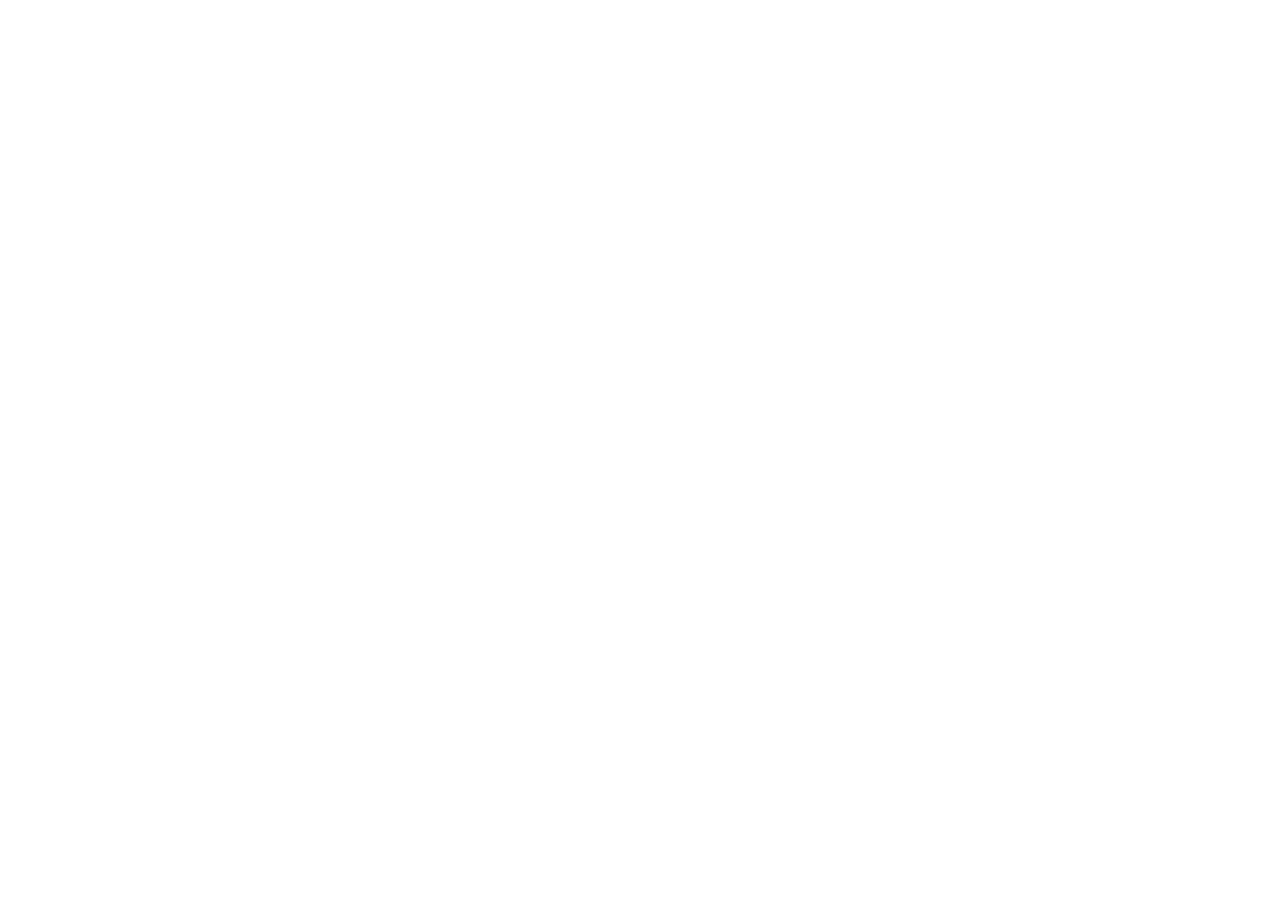
==== index.html @ 0f1fbc9e "Add files via upload" ====
﻿<!DOCTYPE html>
<html lang="en">
<head>
<meta charset="utf-8">
<title>Mahira | VCard | CV HTML Template</title>
<!-- Stylesheets -->
<link href="css/bootstrap.css" rel="stylesheet">
<link href="css/style.css" rel="stylesheet">
<link href="css/responsive.css" rel="stylesheet">

<!--Favicon-->
<link rel="shortcut icon" href="images/favicon.png" type="image/x-icon">
<link rel="icon" href="images/favicon.png" type="image/x-icon">
<!-- Responsive -->
<meta http-equiv="X-UA-Compatible" content="IE=edge">
<meta name="viewport" content="width=device-width, initial-scale=1.0, maximum-scale=1.0, user-scalable=0">
<!--[if lt IE 9]><script src="js/html5shiv.js"></script><![endif]-->
<!--[if lt IE 9]><script src="js/respond.js"></script><![endif]-->
</head>

<body>

<div class="page-wrapper default-version">
 	
    <!-- Preloader -->
    <div class="preloader"></div>

    <div class="page-background">
        <div class="image-1"><img src="images/icons/shape/icon-1.png" alt=""></div>
        <div class="image-7"><img src="images/icons/shape/icon-7.png" alt=""></div>
        <canvas id="canvas"></canvas>
    </div>
    
    <!-- Mobile menu -->
    <div class="mobile-menu">
        <div class="container">
            <!--Nav Outer-->
            <div class="nav-outer clearfix">
                <div class="logo"><a href="index.html"><img src="images/logo.png" alt=""></a></div>
                <!-- Main Menu -->
                <nav class="main-menu">
                    <div class="navbar-header">
                        <!-- Toggle Button -->      
                        <button type="button" class="navbar-toggle" data-toggle="collapse" data-target=".navbar-collapse">
                            <span class="icon-bar"></span>
                            <span class="icon-bar"></span>
                            <span class="icon-bar"></span>
                        </button>
                    </div>
                    
                    <div class="navbar-collapse collapse scroll-nav clearfix">
                        <ul class="navigation clearfix">
                            
                            <li class="current"><a href="#home">Home</a></li>
                            <li><a href="#about">About</a></li>
                            <li><a href="#resume">Resume</a></li>
                            <li><a href="#services">Services</a></li>
                            <li><a href="#work">Works</a></li>
                            <li><a href="#blog">Blog</a></li>
                            <li><a href="#contact">Contact</a></li>

                         </ul>
                    </div>
                </nav>
                <!-- Main Menu End-->                        
            </div>
            <!--Nav Outer End-->            
        </div>
    </div>
 	
    <div class="card-outer">
        <div class="scroll-box">
            <div class="container" data-animation-in="fadeInLeft" data-animation-out="fadeOutLeft">
                <div class="card-wrapper">
                    <div class="author-info" style="background-image:url(images/background/3.jpg)">
                        <div class="image"><img src="images/resource/user.png" alt=""></div>
                        <div class="author">
                            <h3>Mahira Rashid</h3>
                            <div class="designation">
                                Hi i’m
                                <div class="typing-title">
                                    <p>a <strong>web developer.</strong></p>
                                    <p>a <strong>web Designer.</strong></p>
                                    <p>a <strong>photographer.</strong></p>
                                </div>
                                <span class="typed-title"></span>
                            </div>
                        </div>
                        <div class="link-btn">
                            <a href="http://www.17sucai.com/" class="theme-btn btn-style-one">Download CV</a>
                        </div>
                        <ul class="social-icon-two">
                            <li><a href="#"><span class="fa fa-facebook"></span></a></li>
                            <li><a href="#"><span class="fa fa-twitter"></span></a></li>
                            <li><a href="#"><span class="fa fa-google-plus"></span></a></li>
                            <li><a href="#"><span class="fa fa-pinterest"></span></a></li>
                        </ul>
                    </div>
                    <div class="card-inner-box">
                        <header class="header wow fadeInLeft" data-wow-duration="1.5s">
                            <ul class="main-menu">
                                <li class="active home"><a class="logo" href="#home"><img src="images/logo.png" alt=""></a></li>
                                <li><a href="#about"><i class="flaticon-social"></i>About</a></li>
                                <li><a href="#resume"><i class="flaticon-curriculum"></i>Resume</a></li>
                                <li><a href="#services"><i class="flaticon-layers-1"></i>Services</a></li>
                                <li><a href="#work"><i class="flaticon-tools"></i>Works</a></li>
                                <li><a href="#blog"><i class="flaticon-blog"></i>Blog</a></li>
                                <li><a href="#contact"><i class="flaticon-send-mail"></i>Contact</a></li>
                            </ul>
                        </header>

                        <!-- card item -->
                        <div class="card-home card-item active" id="home" style="background-image:url(images/background/1.jpg)">

                            <div class="card-inner wow fadeInUp" data-wow-duration="2s">
                                <div class="image"><img src="images/resource/user.png" alt=""></div>
                                <div class="author">
                                    <h3>Mahira Rashid</h3>
                                    <div class="designation">
                                        Hi i’m
                                        <div class="typing-title">
                                            <p>a <strong>web developer.</strong></p>
                                            <p>a <strong>web Designer.</strong></p>
                                            <p>a <strong>photographer.</strong></p>
                                        </div>
                                        <span class="typed-title"></span>
                                    </div>
                                </div>
                                <div class="text">Dolor sit amet consectetur elit sed do eiusmod tempor incididunt labore dolore mega aliqua enim minim veniam.</div>
                                <div class="link-btn">
                                    <a href="#" class="theme-btn btn-style-one">Download CV</a>
                                    <a href="#" class="theme-btn btn-style-two">Hire Me</a>
                                </div>
                                <ul class="social-icon-two">
                                    <li><a href="#"><span class="fa fa-facebook"></span></a></li>
                                    <li><a href="#"><span class="fa fa-twitter"></span></a></li>
                                    <li><a href="#"><span class="fa fa-google-plus"></span></a></li>
                                    <li><a href="#"><span class="fa fa-pinterest"></span></a></li>
                                    <li><a href="#"><span class="fa fa-dribbble"></span></a></li>
                                </ul>
                            </div>
                            
                        </div>
                        <!-- end item -->

                        <!-- card item -->
                        <div class="card-about card-item" id="about" style="background-image:url(images/background/2.jpg)">
                            <div class="card-inner">
                                <h4 class="title">About Me</h4>
                                <div class="text">Dolor sit amet consectetur elit sed do eiusmod tempor incididunt labore dolore mega aliqua enim ad minim veniam quis nostrud exercitation ullamco laboris nisi ut aliquip commodo reprehenderit.</div>
                                <div class="info-list">
                                    <div class="row">
                                        <div class="col-md-6">
                                            <ul class="list-style-one">
                                                <li><strong>Name:</strong>  Mahira Rashid</li>
                                                <li><strong>Phone:</strong>  254 - 2563 - 2154</li>
                                                <li><strong>Address:</strong>  San francisco, USA</li>
                                            </ul>
                                        </div>
                                        <div class="col-md-6">
                                            <ul class="list-style-one">
                                                <li><strong>Email:</strong>  mahirarashid@gmail.com</li>
                                                <li><strong>Freelance:</strong>  Available</li>
                                            </ul>
                                        </div>
                                    </div>
                                </div>                                    
                                <h4 class="title">Skills</h4>
                                <div class="row">
                                    <!-- About Block -->
                                    <div class="skill-block col-md-3 col-sm-4 col-xs-6">
                                        <div class="inner-box">
                                            <div class="graph-outer">
                                                <input type="text" class="dial" data-fgColor="#9147ff" data-bgColor="#f5f5f5" data-width="90" data-height="90" data-linecap="normal"  value="75">
                                                <div class="inner-text count-box"><span class="count-text" data-stop="75" data-speed="2000"></span>%</div>
                                            </div>
                                            <h3>Design</h3>
                                        </div>
                                    </div>

                                    <!-- About Block -->
                                    <div class="skill-block col-md-3 col-sm-4 col-xs-6">
                                        <div class="inner-box">
                                            <div class="graph-outer">
                                                <input type="text" class="dial" data-fgColor="#ff5e7e" data-bgColor="#f5f5f5" data-width="90" data-height="90" data-linecap="normal"  value="75">
                                                <div class="inner-text count-box"><span class="count-text" data-stop="75" data-speed="2000"></span>%</div>
                                            </div>
                                            <h3>HTML</h3>
                                        </div>
                                    </div>

                                    <!-- About Block -->
                                    <div class="skill-block col-md-3 col-sm-4 col-xs-6">
                                        <div class="inner-box">
                                            <div class="graph-outer">
                                                <input type="text" class="dial" data-fgColor="#ffc713" data-bgColor="#f5f5f5" data-width="90" data-height="90" data-linecap="normal"  value="75">
                                                <div class="inner-text count-box"><span class="count-text" data-stop="75" data-speed="2000"></span>%</div>
                                            </div>
                                            <h3>WordPress </h3>
                                        </div>
                                    </div>

                                    <!-- About Block -->
                                    <div class="skill-block col-md-3 col-sm-4 col-xs-6">
                                        <div class="inner-box">
                                            <div class="graph-outer">
                                                <input type="text" class="dial" data-fgColor="#51dbc3" data-bgColor="#f5f5f5" data-width="90" data-height="90" data-linecap="normal"  value="75">
                                                <div class="inner-text count-box"><span class="count-text" data-stop="75" data-speed="2000"></span>%</div>
                                            </div>
                                            <h3>PHP </h3>
                                        </div>
                                    </div>
                                </div>
                                        
                            </div>
                        </div>
                        <!-- end item -->

                        <!-- card item -->
                        <div class="card-resume card-item" id="resume" style="background-image:url(images/background/2.jpg)">
                            <div class="card-inner">
                                <h4 class="title">Resume</h4>
                                <div class="row clearfix">
                                    <!--Column-->
                                    <div class="timeline-column col-md-6 col-sm-12 col-xs-12">
                                        <div class="inner">
                                            <div class="col-header"><div class="icon-box"><div class="icon-inner"><div class="icon"><span class="flaticon-book"></span></div></div></div> <h2>Employment</h2></div>
                                            
                                            <!--Timeline Block-->
                                            <div class="timeline-block">
                                                <div class="inner-box">
                                                    <h4>Web Design</h4>
                                                    <div class="date"><span>1998-2000</span> / University of stuties</div>
                                                    <div class="text">Exceptur sint occaecat cupidatat non proident sunt culpa. </div>
                                                </div>
                                            </div>

                                            <!--Timeline Block-->
                                            <div class="timeline-block">
                                                <div class="inner-box">
                                                    <h4>Web Development</h4>
                                                    <div class="date"><span>1998-2000</span> / University of stuties</div>
                                                    <div class="text">Exceptur sint occaecat cupidatat non proident sunt culpa. </div>
                                                </div>
                                            </div>

                                            <!--Timeline Block-->
                                            <div class="timeline-block">
                                                <div class="inner-box">
                                                    <h4>Specialization Course</h4>
                                                    <div class="date"><span>1998-2000</span> / University of stuties</div>
                                                    <div class="text">Exceptur sint occaecat cupidatat non proident sunt culpa. </div>
                                                </div>
                                            </div>
                                            
                                        </div>
                                    </div>
                                    
                                    <!--Column-->
                                    <div class="timeline-column col-md-6 col-sm-12 col-xs-12">
                                        <div class="inner">
                                            <div class="col-header"><div class="icon-box"><div class="icon-inner"><div class="icon"><span class="flaticon-case"></span></div></div></div> <h2>Experience</h2></div>
                                            
                                            <!--Timeline Block-->
                                            <div class="timeline-block">
                                                <div class="inner-box">
                                                    <h4>Lead UI/UX Designer</h4>
                                                    <div class="date"><span>2015-Present</span>  / Google inc.</div>
                                                    <div class="text">Exceptur sint occaecat cupidatat non proident sunt culpa. </div>
                                                </div>
                                            </div>

                                            <div class="timeline-block">
                                                <div class="inner-box">
                                                    <h4>Senior UI/UX Designer</h4>
                                                    <div class="date"><span>2012-2014 </span> / Facebook inc.</div>
                                                    <div class="text">Exceptur sint occaecat cupidatat non proident sunt culpa. </div>
                                                </div>
                                            </div>

                                            <div class="timeline-block">
                                                <div class="inner-box">
                                                    <h4>Junior UI/UX Designer</h4>
                                                    <div class="date"><span>2006-2011 </span>  / airbnb inc.</div>
                                                    <div class="text">Exceptur sint occaecat cupidatat non proident sunt culpa. </div>
                                                </div>
                                            </div>

                                        </div>
                                    </div>
                                    
                                </div>
                            </div>
                        </div>
                        <!-- end item -->
                        <!-- card item -->
                        <div class="card-services card-item" id="services" style="background-image:url(images/background/2.jpg)">
                            <div class="card-inner">
                                <h4 class="title">Services</h4>
                                <div class="row">
                                    <div class="services-block col-md-6">
                                        <div class="inner-box">
                                            <div class="icon-box"><span class="icon flaticon-pen-tool"></span></div>
                                            <h4><a href="blog-single.html">UI/UX Design</a></h4>
                                            <div class="text">Lorem ipsum dolor amet constur adipisicing elit </div>
                                        </div> 
                                    </div>
                                    <div class="services-block col-md-6">
                                        <div class="inner-box">
                                            <div class="icon-box"><span class="icon flaticon-folder"></span></div>
                                            <h4><a href="blog-single.html">Web Design</a></h4>
                                            <div class="text">Lorem ipsum dolor amet constur adipisicing elit </div>
                                        </div> 
                                    </div>
                                    <div class="services-block col-md-6">
                                        <div class="inner-box">
                                            <div class="icon-box"><span class="icon flaticon-computer"></span></div>
                                            <h4><a href="blog-single.html">Branding</a></h4>
                                            <div class="text">Lorem ipsum dolor amet constur adipisicing elit </div>
                                        </div> 
                                    </div>
                                    <div class="services-block col-md-6">
                                        <div class="inner-box">
                                            <div class="icon-box"><span class="icon flaticon-layers-1"></span></div>
                                            <h4><a href="blog-single.html">Logo Design</a></h4>
                                            <div class="text">Lorem ipsum dolor amet constur adipisicing elit </div>
                                        </div> 
                                    </div>
                                    <div class="services-block col-md-6">
                                        <div class="inner-box">
                                            <div class="icon-box"><span class="icon flaticon-web-design"></span></div>
                                            <h4><a href="blog-single.html">Apps Design</a></h4>
                                            <div class="text">Lorem ipsum dolor amet constur adipisicing elit </div>
                                        </div> 
                                    </div>
                                    <div class="services-block col-md-6">
                                        <div class="inner-box">
                                            <div class="icon-box"><span class="icon flaticon-photo-camera"></span></div>
                                            <h4><a href="blog-single.html">Photography</a></h4>
                                            <div class="text">Lorem ipsum dolor amet constur adipisicing elit </div>
                                        </div> 
                                    </div>
                                </div>
                            </div>
                        </div>
                        <!-- end item -->
                        <!-- card item -->
                        <div class="card-projects card-item" id="work" style="background-image:url(images/background/2.jpg)">
                            <div class="card-inner">
                                <h4 class="title">Works</h4>
                                <div class="row">
                                    <div class="projects-block col-md-6">
                                        <div class="inner-box">
                                            <figure class="image">
                                                <img src="images/gallery/1.jpg" alt="image">
                                                <div class="overlay">
                                                    <a class="lightbox-image option-btn" title="Image Caption Here" data-fancybox-group="example-gallery" href="images/gallery/1.jpg">
                                                        <i class="fa fa-search"></i>
                                                    </a>                                
                                                </div>
                                            </figure>
                                            <div class="caption-title">
                                                <h3><a href="#">Portfolio Item Title</a></h3>
                                                <span>Branding, Print</span>
                                            </div>
                                        </div>
                                    </div>
                                    <div class="projects-block col-md-6">
                                        <div class="inner-box">
                                            <figure class="image">
                                                <img src="images/gallery/2.jpg" alt="image">
                                                <div class="overlay">
                                                    <a class="lightbox-image option-btn" title="Image Caption Here" data-fancybox-group="example-gallery" href="images/gallery/2.jpg">
                                                        <i class="fa fa-search"></i>
                                                    </a>                                
                                                </div>
                                            </figure>
                                            <div class="caption-title">
                                                <h3><a href="#">Portfolio Item Title</a></h3>
                                                <span>Branding, Print</span>
                                            </div>
                                        </div>
                                    </div>
                                    <div class="projects-block col-md-6">
                                        <div class="inner-box">
                                            <figure class="image">
                                                <img src="images/gallery/3.jpg" alt="image">
                                                <div class="overlay">
                                                    <a class="lightbox-image option-btn" title="Image Caption Here" data-fancybox-group="example-gallery" href="images/gallery/3.jpg">
                                                        <i class="fa fa-search"></i>
                                                    </a>                                
                                                </div>
                                            </figure>
                                            <div class="caption-title">
                                                <h3><a href="#">Portfolio Item Title</a></h3>
                                                <span>Branding, Print</span>
                                            </div>
                                        </div>
                                    </div>
                                    <div class="projects-block col-md-6">
                                        <div class="inner-box">
                                            <figure class="image">
                                                <img src="images/gallery/4.jpg" alt="image">
                                                <div class="overlay">
                                                    <a class="lightbox-image option-btn" title="Image Caption Here" data-fancybox-group="example-gallery" href="images/gallery/4.jpg">
                                                        <i class="fa fa-search"></i>
                                                    </a>                                
                                                </div>
                                            </figure>
                                            <div class="caption-title">
                                                <h3><a href="#">Portfolio Item Title</a></h3>
                                                <span>Branding, Print</span>
                                            </div>
                                        </div>
                                    </div>
                                    <div class="projects-block col-sm-6">
                                        <div class="inner-box">
                                            <figure class="image">
                                                <img src="images/gallery/5.jpg" alt="image">
                                                <div class="overlay">
                                                    <a class="lightbox-image option-btn" title="Image Caption Here" data-fancybox-group="example-gallery" href="images/gallery/5.jpg">
                                                        <i class="fa fa-search"></i>
                                                    </a>                                
                                                </div>
                                            </figure>
                                            <div class="caption-title">
                                                <h3><a href="#">Portfolio Item Title</a></h3>
                                                <span>Branding, Print</span>
                                            </div>
                                        </div>
                                    </div>
                                    <div class="projects-block col-sm-6">
                                        <div class="inner-box">
                                            <figure class="image">
                                                <img src="images/gallery/6.jpg" alt="image">
                                                <div class="overlay">
                                                    <a class="lightbox-image option-btn" title="Image Caption Here" data-fancybox-group="example-gallery" href="images/gallery/6.jpg">
                                                        <i class="fa fa-search"></i>
                                                    </a>                                
                                                </div>
                                            </figure>
                                            <div class="caption-title">
                                                <h3><a href="#">Portfolio Item Title</a></h3>
                                                <span>Branding, Print</span>
                                            </div>
                                        </div>
                                    </div>
                                </div>
                            </div>
                        </div>
                        <!-- end item -->
                        <!-- card item -->
                        <div class="card-blog card-item" id="blog" style="background-image:url(images/background/2.jpg)">
                            <div class="card-inner">
                                <h4 class="title">Blog</h4>
                                <div class="news-block">
                                    <div class="inner-box">
                                        <div class="image">
                                            <img src="images/resource/blog-1.jpg" alt="">
                                            <div class="overlay">
                                                <a class="link-btn" href="blog-single.html">
                                                    <i class="fa fa-link"></i>
                                                </a>                                
                                            </div>
                                        </div>
                                        <div class="date"><strong>02</strong> <br>Sep</div>
                                        <div class="lower-content">
                                            <h4><a href="blog-single.html">Let’s Talk About Design</a></h4>
                                            <div class="post-meta">by admin  /  <span>Design</span></div>
                                        </div>
                                    </div>
                                </div>
                                <div class="news-block">
                                    <div class="inner-box">
                                        <div class="image">
                                            <img src="images/resource/blog-2.jpg" alt="">
                                            <div class="overlay">
                                                <a class="link-btn" href="blog-single.html">
                                                    <i class="fa fa-link"></i>
                                                </a>                                
                                            </div>
                                        </div>
                                        <div class="date"><strong>04</strong> <br>Sep</div>
                                        <div class="lower-content">
                                            <h4><a href="blog-single.html">Let’s Talk About Design</a></h4>
                                            <div class="post-meta">by admin  /  <span>Design</span></div>
                                        </div>
                                    </div>
                                </div>
                                <div class="news-block">
                                    <div class="inner-box">
                                        <div class="image">
                                            <img src="images/resource/blog-3.jpg" alt="">
                                            <div class="overlay">
                                                <a class="link-btn" href="blog-single.html">
                                                    <i class="fa fa-link"></i>
                                                </a>                                
                                            </div>
                                        </div>
                                        <div class="date"><strong>06</strong> <br>Sep</div>
                                        <div class="lower-content">
                                            <h4><a href="blog-single.html">Let’s Talk About Design</a></h4>
                                            <div class="post-meta">by admin  /  <span>Design</span></div>
                                        </div>
                                    </div>
                                </div>
                            </div>
                        </div>
                        <!-- end item -->
                        <!-- card item -->
                        <div class="card-contact card-item" id="contact" style="background-image:url(images/background/2.jpg)">
                            <div class="card-inner">
                                <h3 class="title">Contact</h3>
                                <h4>Keep In Touch</h4>
                                <div class="row clearfix">
                                    <div class="col-md-6">
                                        <ul class="list-style-two">
                                            <li><span class="icon flaticon-signs"></span>PO Box 16122 Collins Street <br> West Victoria 8007 Canada </li>
                                            <li><span class="icon flaticon-smartphone"></span>(+48) 564-334-21-22-34 <br>(+48) 564-334-21-25</li>
                                            <li><span class="icon flaticon-note-1"></span>info@cretox.com <br>info@example.com</li>
                                        </ul>
                                    </div>
                                    <div class="col-md-6">
                                        <div class="map-section">
                                            <div class="home-google-map">
                                                <div 
                                                    class="google-map" 
                                                    id="contact-google-map" 
                                                    data-map-lat="40.700843" 
                                                    data-map-lng="-74.004012" 
                                                    data-icon-path="images/icons/map-marker.png"
                                                    data-map-title="Chester"
                                                    data-map-zoom="11" >
                                                </div>
                                            </div>
                                        </div>
                                    </div>
                                </div>
                                <h4>How Can I Help?</h4>
                                <!-- Contact Form -->
                                <div class="contact-form">
                                    <!--Comment Form-->
                                    <form method="post" action="sendemail.php" id="contact-form">
                                        <div class="row clearfix">
                                            
                                            <div class="col-md-6 form-group">
                                                <input type="text" name="username" placeholder="Name" required>
                                            </div>
                                            
                                            <div class="col-md-6 form-group">
                                                <input type="email" name="email" placeholder="Email" required>
                                            </div>
                                            
                                            <div class="col-md-6 form-group">
                                                <input type="text" name="subject" placeholder="Subject" required>
                                            </div>

                                            <div class="col-md-6 form-group">
                                                <input type="text" name="phone" placeholder="Phone" required>
                                            </div>

                                            <div class="col-lg-12 col-md-12 form-group">
                                                <textarea name="message" placeholder="Message"></textarea>
                                            </div>
                                            
                                            <div class="col-lg-12 col-md-12 form-group">
                                                <button class="theme-btn btn-style-two" type="submit" name="submit-form">Submit Now </button>
                                            </div>
                                            
                                        </div>
                                    </form>
                                        
                                </div>
                                <!--End Contact Form -->
                                        
                            </div>
                        </div>
                        <!-- end item -->

                    </div>
                </div>
                    
            </div>
        </div>
            
    </div>

</div>
<!--End pagewrapper-->


<script src="js/jquery.js"></script> 

<script src="js/bootstrap.min.js"></script>
<script src="js/jquery.mCustomScrollbar.concat.min.js"></script>
<script src="js/owl.js"></script>
<script src="js/wow.js"></script>
<script src="js/appear.js"></script>
<script src="js/jquery.fancybox.js"></script>
<script src="js/element-in-view.js"></script>
<script src="js/knob.js"></script>
<script src="js/validate.js"></script>
<script src="js/mousemoveparallax.js"></script>
<script src="js/pagenav.js"></script>
<script src="js/jquery-type.js"></script>
<script src="js/jquery.nicescroll.min.js"></script>
<script src="js/particle-alone.js"></script>
<script src="js/script.js"></script>

<!--Google Map APi Key-->
<script src="http://ditu.google.cn/maps/api/js?key=AIzaSyATY4Rxc8jNvDpsK8ZetC7JyN4PFVYGCGM"></script>
<script src="js/gmaps.js"></script>
<script src="js/map-script.js"></script>
<!--End Google Map APi-->

</body>
</html>
---- css/style.css ----
/* Mahira HTML Template*/

/************ TABLE OF CONTENTS ***************
1. Fonts
2. Reset
3. Global
4. Header
5. About
6. Resume
7. Services
8. Works
9. Blog
10. Contact
**********************************************/

/*** 

====================================================================
	Fonts
====================================================================

 ***/

@import url('https://fonts.googleapis.com/css?family=Poppins:400,500,600,700,800|Work+Sans:400,500,700');

/*font-family: 'Poppins', sans-serif;
font-family: 'Work Sans', sans-serif;*/

@import url('font-awesome.css');
@import url('flaticon.css');
@import url('animate.css');
@import url('owl.css');
@import url('jquery-ui.css');
@import url('jquery.fancybox.min.css');
@import url('jquery.mCustomScrollbar.min.css');
@import url('custom-animate.css');
@import url('multi-scroll.css');

/*** 

====================================================================
	Reset
====================================================================

 ***/

* {
	margin:0px;
	padding:0px;
	border:none;
	outline:none;
}

/*** 

====================================================================
	Global Settings
====================================================================

 ***/

body {
	font-size:15px;
	color:#777777;
	line-height:1.7em;
	font-weight:400;
	background:#ffffff;
	-webkit-font-smoothing: antialiased;
	-moz-font-smoothing: antialiased;
	font-family: 'Work Sans', sans-serif;
}

a{
	text-decoration:none;
	cursor:pointer;
	color:#fc6183;
}

a:hover,a:focus,a:visited{
	text-decoration:none;
	outline:none;
}

h1,h2,h3,h4,h5,h6 {
	position:relative;
	font-weight:normal;
	background:none;
	margin:0px;
	line-height:1.6em;
	font-family: 'Poppins', sans-serif;
}

textarea{
	overflow:hidden;
}

p{
	font-size: 14px;
	position:relative;
	line-height:1.8em;	
	margin-bottom: 0;
	color: #777777;
}

::-webkit-input-placeholder{color: inherit;}
::-moz-input-placeholder{color: inherit;}
::-ms-input-placeholder{color: inherit;}

.auto-container{
	position:static;
	max-width:1200px;
	padding:0px 15px;
	margin:0 auto;
}

.medium-container{
	max-width:850px;
}

.page-wrapper{
	position:relative;
	margin:0 auto;
	width:100%;
	min-width:300px;
	background-position: center;
	background-repeat: repeat;
}

.page-wrapper.bg-lines{
	background-image: url(../images/icons/line.png);
}


ul,li{
	list-style:none;
	padding:0px;
	margin:0px;	
}

.centered{
	text-align:center;	
}

.theme-btn{
	display:inline-block;
	letter-spacing: .5px;
	transition:all 0.3s ease;
	-moz-transition:all 0.3s ease;
	-webkit-transition:all 0.3s ease;
	-ms-transition:all 0.3s ease;
	-o-transition:all 0.3s ease;
}

/*Btn Style One*/
.btn-style-one{
	position:relative;
	font-size:14px;
	line-height:22px;
	text-align: center;
	padding:14px 30px;
	color:#ffffff;
	font-weight:500;
	text-transform: uppercase;
	letter-spacing:.5px;
	-webkit-border-radius: 40px;
	-moz-border-radius: 40px;
	-ms-border-radius: 40px;
	-o-border-radius: 40px;
	border-radius: 40px;
	background: #9147ff;
}

.btn-style-one:hover{
	color: #fff;
	background: #222;
}

/*Btn Style two*/
.btn-style-two{
	position:relative;
	font-size:14px;
	line-height:22px;
	text-align: center;
	padding: 13px 30px;
	color:#222;
	font-weight:500;
	text-transform: uppercase;
	letter-spacing:.5px;
	-webkit-border-radius: 40px;
	-moz-border-radius: 40px;
	-ms-border-radius: 40px;
	-o-border-radius: 40px;
	border-radius: 40px;
	background: transparent;
	border: 1px solid #d9d9d9;
}

.btn-style-two:hover{
	color: #ffffff;
	background: #9147ff;
	border-color: #9147ff;
}


/*Social Icon One*/

.social-icon-one{
	position:relative;
}

.social-icon-one li{
	position:relative;
	margin-left:10px;
	display:inline-block;
}

.social-icon-one li a{
	font-size:14px;
	color:#111111;
}

.social-icon-one li a:hover{
	color:#1d1d1d;
}

/*Social Icon two*/

.social-icon-two{
	position:relative;
}

.social-icon-two li{
	position:relative;
	margin-left:10px;
	display:inline-block;
}

.social-icon-two li a{
	font-size:14px;
	color: #848484;
	height:  45px;
	width:  45px;
	text-align:  center;
	line-height:  45px;
	border: 1px solid #dbdbdb;
	display:  inline-block;
	border-radius: 50%;
	transition: .5s ease;
}

.social-icon-two li a:hover{
	color:#fff;
	background-color: #9147ff;
}

.theme_color{
	color:#fc6183;	
}

.preloader{
	position:fixed;
	left:0px;
	top:0px;
	width:100%;
	height:100%;
	z-index:999999;
	background-color:#ffffff;
	background-position:center center;
	background-repeat:no-repeat;
	background-image:url(../images/icons/preloader.svg);
}

img{
	display:inline-block;
	max-width:100%;
	height:auto;	
}

/* page background */
.page-background {
	position: fixed;
    overflow: hidden;
    top: 0;
    left: 0;
    width: 100%;
    height: 100%;
	background-image: -moz-linear-gradient( 110deg, rgb(145,71,255) 0%, rgb(121,39,245) 100%);
    background-image: -webkit-linear-gradient( 110deg, rgb(145,71,255) 0%, rgb(121,39,245) 100%);
    background-image: -ms-linear-gradient( 110deg, rgb(145,71,255) 0%, rgb(121,39,245) 100%);
}

.page-background .image-1 {
	position: absolute;
	left: 0;
	top: 0;
}

.page-background .image-7 {
	position: absolute;
	right: 0;
	bottom: 0px;
}

/* parallax container */

.parallax-container {
    position: absolute;
    left: 0;
    top: 0;
    width: 100%;
    height: 100%;
}

.parallax-container .image-2 {
	position: absolute;
	left: 120px;
	top: 50%;
}

.parallax-container .image-3 {
	position: absolute;
	left: 50%;
	top: 90px;
}

.parallax-container .image-4 {
	position: absolute;
	right: 30%;
	top: 5px;
}

.parallax-container .image-5 {
	position: absolute;
	right: 150px;
	bottom: 50%;
}

.parallax-container .image-6 {
	position: absolute;
	left: 30%;
	bottom: 50px;
}


.card-outer {
    position: fixed;
    display: flex;
    flex-direction: row;
    flex-wrap: wrap;
    justify-content:  center;
    align-items:  center;
    height:  100%;
    width:  100%;
    top:  0;
    left:  0;
}

.card-outer .container {
	position: relative;
}


/*** 

====================================================================
	Header
====================================================================

 ***/

.header {
	position: absolute;
	left: 0;
	top: 0;
	bottom: 0;
	background-color: #f8e9e9;
	border-radius: 5px;
	transition: .5s ease;
	z-index: 99;
	overflow: hidden;
}

.card-outer .card-inner-box.offsetleft .header {
	border-radius: 0px;
}

.header ul {
	text-align: center;
}

.header ul li {
	position: relative;
	min-width: 100px;
	border-bottom: 1px solid #f0e2e2;
}

.header ul li:last-child {
	border-bottom: 0px;
}

.header ul li a.logo {
    border: 2px solid #ebdddd;
    border-radius: 50%;
    height: 60px;
    width: 60px;
    padding: 0 0;
    line-height: 54px;
    margin: 20px auto;
}

.header ul li.active a.logo {
	background-color: transparent;
}

.header ul li a {
	position: relative;
	color: #212121;
	padding: 15px 21px 12px;

	display:  block;
	font-size:  14px;
	font-family:  'Poppins', sans-serif;
	background: #f8e9e9;
	z-index: 99;
}

.header ul li:before {
	position: absolute;
	content: '';
	background-color: #9147ff;
	height: 50px;
	width: 50px;
	right: 10px;
	top: 15px;
	transform: rotate(45deg);
	transition:  .5s ease;
}

.header ul li.active:before {
	right: 0;
	z-index: 99;
}

.header ul li.home:before {
	display: none;
}

.header ul li a i {
	display:  block;
	color: #838383;
	font-size: 24px;
	margin-bottom: 3px;
}

.header ul li.active a {
    background: #9147ff;
    color: #fff;
}

.header ul li.active a i {
    color: #fff;
}

/* Mobile menu */

.mobile-menu {
    background: #fff;
    position: fixed;
    top: 0;
    left: 0;
    width: 100%;
    z-index: 9999;
    display: none;
    box-shadow: 0 0 40px rgba(0, 0, 0, 0.1);
}

.mobile-menu .nav-outer {
	position: relative;
}

.mobile-menu .logo {
    position: absolute;
    left: 0;
    top: 0;
    z-index: 99;
    border-right: 1px solid #ececec;
    padding: 13px 0;
    padding-right: 24px;
}

/*** 

====================================================================
	Card item
====================================================================

 ***/

.card-outer .card-wrapper {
	background-color: #fff;
	border-radius: 7px;
	overflow: hidden;
}

.card-outer .card-inner-box {
	position: relative;
	min-height: 600px;
	background-image: -moz-linear-gradient( 110deg, rgb(145,71,255) 0%, rgb(121,39,245) 100%);
	background-image: -webkit-linear-gradient( 110deg, rgb(145,71,255) 0%, rgb(121,39,245) 100%);
	background-image: -ms-linear-gradient( 110deg, rgb(145,71,255) 0%, rgb(121,39,245) 100%);
	transition: 1s ease;
}

.card-outer .card-inner-box.offsetleft {
	transition: .5s ease;
	transform: translate(350px);
}

.card-item {
    position: absolute;
    border-radius: 6px;
    border-top-left-radius: 0px;
    border-bottom-left-radius: 0px;
    top: 0;
    left: 100px;
    right: 0;
    bottom: 0;
    opacity: 0;
    visibility: hidden;
    z-index: 8;
    max-width: 720px;
}

.card-inner-box.active .card-item {
	border-top-left-radius: 0px;
	border-bottom-left-radius: 0px;
    background-repeat: no-repeat;
    background-position: right center;
}

.card-item .card-inner {
	height: 100%;
	transition: .5s ease;
}

.card-inner-box .card-home {
	text-align: center;
	left: 120px;
	background-position: center;
	background-repeat: no-repeat;
	background-size: cover;
	border-radius: 6px;
	max-width: 1050px;
	padding-top: 80px;
}

.card-item.active {
	opacity: 1;
	visibility: visible;
	z-index: 10;
	transition: visibility 1s linear, opacity 0.5s linear;
}

.card-item.hide-item {
	opacity: 0;
	visibility: hidden;
	z-index: 9;
}

.card-home .image {
	width: 160px;
	height: 160px;
	margin: 0 auto;
	margin-bottom: 25px;
	background: #fff;
	border-radius: 50%;
}

.card-home .image img {
	border: 5px solid rgba(31, 53, 67, 0.10);
	border-radius: 50%;
}

.card-home .author h3 {
	font-weight: 500;
	color: #222;
}

.card-home .author .designation {
	font-family: 'Poppins', sans-serif;
	font-size: 15px;
	margin-bottom: 25px;
	color: #222;
}

.card-home .text {
	font-size: 18px;
	max-width: 600px;
	margin: 0 auto;
	margin-bottom: 25px;
	color: #222;
}

.card-home .link-btn {
	margin-bottom: 20px;
}

.card-home .theme-btn {
	margin: 7px 10px;
	min-width: 180px;
}

/* author info */
.author-info {
	position: absolute;
	left: 0px;
	top: 0;
	bottom: 0;
	text-align: center;
	padding: 50px 15px;
	padding-top: 140px;
	min-width: 350px;
	border-bottom-left-radius: 6px;
	border-top-left-radius: 8px;
	background-repeat: no-repeat;
	background-position: center;
}

.author-info .image {
	width: 160px;
	height: 160px;
	border-radius: 50%;
	margin: 0 auto;
	margin-bottom: 35px;
	background: #fff;
}

.author-info .image img {
	border: 5px solid rgba(31, 53, 67, 0.10);
	border-radius: 50%;
}

.author-info .author h3 {
	font-weight: 500;
	color: #222;
}

.author-info .author .designation {
	font-family: 'Poppins', sans-serif;
	font-size: 15px;
	margin-bottom: 30px;
	color: #222;
}

.author-info .text {
	font-size: 18px;
	max-width: 600px;
	margin: 0 auto;
	margin-bottom: 30px;
	color: #222;
}

.author-info .link-btn {
	margin-bottom: 30px;
}

.author-info .theme-btn {
	margin: 0 10px;
}

/*** 

====================================================================
	About Us	
====================================================================

***/

.card-about {
	padding: 50px 50px;
}

.card-about .title {
	font-size: 22px;
	font-weight: 500;
	color: #222;
	margin-bottom: 20px;
}

.card-about .text {
	position: relative;
	margin-bottom: 20px;
}

.card-about .info-list {
	margin-bottom: 28px;
	padding-bottom: 20px;
	border-bottom: 1px solid #e5e5e5;
}

.card-about .list-style-one {
	position: relative;
}

.card-about .list-style-one li {
	position: relative;
	color: #848484;
	margin-bottom: 10px;
}

.card-about .list-style-one li strong {
	color: #222;
}

.skill-section .row{
	margin: 0 -60px;
}

.skill-section .skill-block{
	padding: 0 60px;
}

.skill-block{
	position: relative;
	margin-bottom: 30px;
	text-align:  left;
}

.skill-block .inner-box{
	position: relative;
	display:  inline-block;
}

.skill-block .graph-outer{
	position: relative;
	left: 0;
	top: 0;
	text-align: center;
	display: inline-block;
}

.skill-block .graph-outer .count-box{
    position: absolute;
    left: 0;
    top: 50%;
    width: 100%;
    font-size: 20px;
    color: #222222;
    font-weight: 300;
    line-height: 40px;
    margin-top: -20px;
}

.skill-block h3{
	position: relative;
	font-size: 15px;
	line-height: 1.2em;
	color: #222222;
	font-weight: 400;
	text-align:  center;
	font-family:  'Work Sans', sans-serif;
	margin-top: 5px;
}

.skill-block .sub-title{
	display: block;
	font-size: 12px;
	line-height: 18px;
	color: #00aeef;
	font-weight: 400;
	margin-top: 3px;
}

.skill-block .text{
	position: relative;	
	font-size: 18px;
	line-height: 28px;
	color: #555555;
	font-weight: 300;
	margin-top: 15px;
}


/*** 

====================================================================
	Resume Section
====================================================================

***/

.card-resume{
	padding: 50px 50px;
}

.card-resume .title {
    font-size: 22px;
    font-weight: 500;
    color: #222;
    margin-bottom: 15px;
    padding-bottom: 10px;
    border-bottom: 1px solid #e5e5e5;
    margin-top: -9px;
}

.card-resume .timeline-column{
	position:relative;
	margin-bottom: 40px;
}

.card-resume .timeline-column .inner{
	position:relative;
	padding-left: 13px;
	padding-bottom:2px;
}

.card-resume .timeline-column .inner:before{
	content:'';
	position:absolute;
	left: 12px;
	top: 60px;
	border-left:1px solid #d0d0d0;
	bottom: 0;
}

.card-resume .timeline-column .col-header{
	position:relative;
	padding-left: 22px;
	margin-bottom: 5px;
}

.card-resume .timeline-column .col-header h2{
	position:relative;
	font-size: 18px;
	color: #222;
	font-weight: 500;
	text-transform:capitalize;
	line-height:42px;
}

.dark-layout .card-resume .timeline-column .col-header h2{
	color:#ffffff;
}

.card-resume .timeline-column .col-header .icon-box{
	position:absolute;
	left: -26px;
	top: -4px;
}

.card-resume .timeline-column .col-header .icon-box .icon-inner{
	position:relative;
	width:52px;
	height:52px;	
}

.dark-layout .card-resume .timeline-column .col-header .icon-box .icon{
	color:#1e1e1e;	
}


.card-resume .timeline-column .col-header .icon-box .icon{
	position:relative;
	display:block;
	width:52px;
	height:52px;
	text-align:center;
	color:#9147ff;
	font-size:24px;
	line-height:52px;
	z-index:1;
}

.card-resume .timeline-column .timeline-block{
	position:relative;
	margin-bottom: 28px;
}

.card-resume .timeline-column .timeline-block:last-child{
	margin-bottom:0px;	
}

.card-resume .timeline-column .timeline-block .inner-box{
	position:relative;
	padding-left:30px;
}

.card-resume .timeline-column .timeline-block .date{
	position:relative;
	display:inline-block;
	margin-bottom: 9px;
	line-height:24px;
	font-size:14px;
	color:#222;
	font-weight:400;
	font-family: 'Poppins', sans-serif;
}

.card-resume .timeline-column .timeline-block .date span {
	color: #9147ff;
}

.card-resume .timeline-column .timeline-block h4{
	position: relative;
	font-size:16px;
	color:#333333;
	font-weight: 500;
	margin-bottom: 5px;
}

.card-resume .timeline-column .timeline-block h4:before{
	content:'';
	position:absolute;
	left: -37px;
	top:4px;
	width: 13px;
	height: 13px;
	border: 2px solid #9147ff;
	border-radius:50%;
	background:  #fff;
}

.card-resume .timeline-column .timeline-block .text{
	font-size:14px;
}

/*** 

====================================================================
	Services Section
====================================================================

***/

.card-services{
	padding: 50px 50px;
}

.card-services .title {
    font-size: 22px;
    font-weight: 500;
    color: #222;
    margin-bottom: 15px;
    padding-bottom: 20px;
    border-bottom: 1px solid #e5e5e5;
    margin-top: -9px;
}

.services-block {
	position: relative;
}

.services-block .inner-box {
	position: relative;
	padding-left: 95px;
	margin-top: 40px;
	min-height: 100px;
}

.services-block .icon-box {
	position: absolute;
	left: 0;
	top: 0;
	color: #9147ff;
	height: 75px;
	width: 75px;
	text-align: center;
	line-height: 73px;
	border: 1px solid #e5e5e5;
	font-size: 34px;
	border-radius: 50%;
	transition: .5s ease;
}

.services-block .icon-box span {
	position: relative;
}

.services-block:hover .icon-box {
	border-color: #9147ff;
	color: #fff;
}

.services-block .icon-box:before {
	position: absolute;
	content: '';
	background-color: #9147ff;
	left: 0;
	top: 0;
	bottom: 0;
	right: 0;
	border-radius: 50%;
	transform: scale(0);
	transition: .5s ease;
}

.services-block:hover .icon-box:before {
	transform: scale(1);
}

.services-block h4 {
	position: relative;
	font-size: 18px;
	margin-bottom: 10px;
}

.services-block h4 a {
	color: #222;
}

.services-block .text {
	margin-bottom: 10px;
}


/*** 

====================================================================
	Projects Section
====================================================================

***/

.card-projects {
	padding: 50px 50px;
}

.card-projects .title {
    font-size: 22px;
    font-weight: 500;
    color: #222;
    margin-bottom: 30px;
    padding-bottom: 15px;
    border-bottom: 1px solid #e5e5e5;
    margin-top: -9px;
}

.projects-block {
    position: relative;
    margin-bottom: 30px;
}

.projects-block .inner-box {
    position: relative;
}

.projects-block .image img {
    width: 100%;
    transition: .5s ease;
}

.projects-block:hover .image img {
	transform: scale(1.15);
}

.projects-block .image::before {
    background: rgba(145, 71, 255, 0.90);
    bottom: 0px;
    content: "";
    left: 0px;
    opacity: 0;
    position: absolute;
    right: 0px;
    top: 0px;
    z-index: 9;
    transition: all 0.4s ease-in-out 0s;
}

.projects-block:hover .image::before {
    opacity: 1;
}

.projects-block .image {
    position: relative;
    border-radius:  5px;
    overflow:  hidden;
}

.projects-block .overlay a {
    background: rgba(255, 255, 255, 1) none repeat scroll 0 0;
    border-radius: 50%;
    color: #9147ff;
    font-size: 20px;
    height: 60px;
    line-height: 60px;
    opacity: 0;
    position: absolute;
    text-align: center;
    transform: translateX(-50%) translateY(-50%) scale(0.6);
    transition: all 0.4s ease 0s;
    width: 60px;
}

.projects-block .overlay a:hover {
    background: rgba(255, 255, 255, .8) none repeat scroll 0 0;
    color: #000;
}

.projects-block:hover .overlay a {
    opacity: 1;
    transform: translateX(-50%) translateY(-50%) scale(1);
}

.projects-block .overlay {
    left: 0;
    opacity: 0;
    position: absolute;
    right: 0;
    text-align: center;
    top: 50%;
    transform: translateY(-50%);
    transition: all 0.5s ease 0s;
    z-index: 10;
}

.projects-block:hover .overlay {
    opacity: 1;
}

.projects-block .caption-title {
    bottom: 20px;
    left: 20px;
    opacity: 0;
    position: absolute;
    transition: all 0.3s ease-in-out 0s;
    z-index: 12;
}

.projects-block:hover .caption-title {
    opacity: 1;
}

.projects-block .caption-title h3 {
    color: #fff;
    font-size: 20px;
    font-weight: 500;
    text-transform: capitalize;
    transform: translateY(15px);
    transition: all 0.4s ease-in-out 0s;
}

.projects-block .caption-title h3 a {
    color: #fff;
}

.projects-block:hover .caption-title h3,
.projects-block:hover .caption-title span {
    transform: translateX(0px);
}

.projects-block .caption-title span {
    color: #fff;
    display: inline-block;
    font-size: 15px;
    line-height: 16px;
    transform: translateY(15px);
    transition: all 0.4s ease-in-out 0s;
    text-transform: capitalize;
}

.projects-block .caption-title-two {
    padding-top: 15px;
    padding-left:  20px;
    padding-bottom:  20px;
    box-shadow: 0 0 20px 1px #0000001f;
}

.projects-block .caption-title-two h3 a {
    color: #222;
    font-size: 20px;
    font-weight: 500;
    text-transform: capitalize;
}

.projects-block .caption-title-two span {
    font-size: 15px;
    line-height: 16px;
    font-weight: 500;
    text-transform: capitalize;
}

/*** 

====================================================================
	Blog Section
====================================================================

***/

.card-blog {
	padding: 50px 50px;
}

.card-blog .title {
    font-size: 22px;
    font-weight: 500;
    color: #222;
    margin-bottom: 30px;
    padding-bottom: 15px;
    border-bottom: 1px solid #e5e5e5;
    margin-top: -9px;
}

.news-block {
	position: relative;
	margin-bottom: 26px;
}

.news-block .image {
	position: relative;
}

.news-block .image img {
	border-top-left-radius: 5px;
	border-top-right-radius: 5px;
	width: 100%;
}


.news-block .image:before {
    background: rgba(0, 0, 0, 0.75);
    content: "";
    opacity: 0;
    position: absolute;
    top: 0px;
    left: 0px;
    width: 100%;
    height: 0%;
    transition: all 0.4s ease-in-out 0s;
}

.single-post .news-block .image:before {
	display: none;
}

.news-block:hover .image::before {
    opacity: 1;
    height: 100%;
}


.news-block .overlay a {
    background: rgba(255, 255, 255, 1) none repeat scroll 0 0;
    border-radius: 50%;
    color: #9147ff;
    font-size: 20px;
    height: 60px;
    line-height: 60px;
    opacity: 0;
    position: absolute;
    text-align: center;
    transform: translateX(-50%) translateY(-50%) scale(0.6);
    transition: all 0.4s ease 0s;
    width: 60px;
}

.news-block .overlay a:hover {
    background: rgba(255, 255, 255, .8) none repeat scroll 0 0;
    color: #000;
}

.news-block:hover .overlay a {
    opacity: 1;
    transform: translateX(-50%) translateY(-50%) scale(1);
}

.news-block .overlay {
    left: 0;
    opacity: 0;
    position: absolute;
    right: 0;
    text-align: center;
    top: 50%;
    transform: translateY(-50%);
    transition: all 0.5s ease 0s;
    z-index: 10;
}

.news-block:hover .overlay {
    opacity: 1;
}

.news-block .date {
	position: absolute;
	left: 30px;
	top: 30px;
	height: 70px;
	width: 70px;
    line-height: 24px;
    padding: 9px 0;
	text-align: center;
	border-radius: 5px;
	background-color: #9147ff;
	font-size: 16px;
	color: #fff;
}

.news-block .date strong {
	font-size: 24px;
	font-weight: 500;
}

.news-block .lower-content {
	padding: 30px;
	border: 1px solid #e5e5e5;
	border-top: 0px;
	border-bottom-left-radius: 5px;
	border-bottom-right-radius: 5px;
}

.news-block .lower-content h4 {
	font-size: 18px;
	color: #222;
	margin-bottom: 5px;
	font-weight: 500;
}

.news-block .lower-content h4 a {
	color: #222;
}

.news-block .lower-content .post-meta {
	color: #848484;
}

.news-block .lower-content .post-meta span {
	color: #9147ff;
}

/* single post */

.single-post .news-block .lower-content {
	padding: 0px;
	padding-top: 30px;
	border: 0px;
}

.single-post .news-block .lower-content h4 {
	font-size: 24px;
}

.single-post .news-block .lower-content .post-meta {
	margin-bottom: 20px;
}

.single-post .news-block .lower-content p {
	margin-bottom: 30px;
}

.single-post .news-block .lower-content p:last-child {
	margin-bottom: 0px;
}

/* share box */
.share-box {
	position: relative;
}

.share-box li {
	display: inline-block;
	color: #222;
	font-size: 16px;
}

.share-box li a {
	color: #222;
}

.share-box li span {
	color: #9147ff;
}

/* Comments Area */

.single-post .comments-area{
	position:relative;
	margin-top: 30px;
	margin-bottom: 30px;
	padding-top: 30px;
	border-top:  1px solid #ebebeb;
}

.single-post .group-title{
	position:relative;
	margin-bottom:38px;
}

.single-post .group-title h2{
	position:relative;
	font-size:25px;
	color:#111111;
	font-weight:500;
	padding-bottom:0px;
}

.single-post .comments-area .comment-box{
	position:relative;
	padding:0px 0px 0px;
	margin-bottom:45px;
	-webkit-transition:all 300ms ease;
	-ms-transition:all 300ms ease;
	-o-transition:all 300ms ease;
	-moz-transition:all 300ms ease;
	transition:all 300ms ease;
}

.single-post .comments-area .comment-box.reply-comment{
	margin-left:100px;
}

.single-post .comments-area .comment-box:last-child .comment .comment-inner{
	margin-bottom:0px;
	padding-bottom:0px;
	border:0px;
}

.single-post .comments-area .comment-box:hover{
	border-color:#222222;	
}

.single-post .comments-area .comment{
	position:relative;
	font-size:14px;
	padding:0px 0px 40px 110px;
	border-bottom:1px solid #ebebeb;
}

.single-post .comments-area .comment .comment-inner{
	position:relative;
}

.single-post .comments-area .comment .comment-reply{
	position:relative;
	color:#111111;
	font-size:15px;
	font-weight:500;
	text-transform:capitalize;
	-webkit-transition:all 300ms ease;
	-ms-transition:all 300ms ease;
	-o-transition:all 300ms ease;
	-moz-transition:all 300ms ease;
	transition:all 300ms ease;
}

.single-post .comments-area .comment .comment-reply .icon{
	font-size:13px;
	margin-right:8px;
}

.single-post .comments-area .comment-box .author-thumb{
	position:absolute;
	left:0px;
	top:0px;
	width:86px;
	overflow:hidden;
	margin-bottom:20px;
}

.single-post .comments-area .comment-box .author-thumb img{
	display:block;
	border-radius:  50%;
}

.single-post .comments-area .comment-info{
	color:#3e5773;
	line-height:24px;
	font-size:13px;	
}

.single-post .comments-area .comment-box strong{
	font-size:20px;
	font-weight:500;
	color:#111111;
	line-height:16px;
	text-transform:capitalize;
}

.single-post .comments-area .comment-box .text{
	color:#777777;
	font-size:14px;
    margin-top:10px;
	margin-bottom:20px;
    line-height: 1.8em;
	font-weight:300;
	max-width:510px;
}

.single-post .comments-area .comment-info .comment-time{
	position:relative;
	font-size:13px;
	color:#777777;
	font-weight:300;
}

.single-post .comments-area .comment-box .theme-btn{
	padding:5px 30px;
	font-size:12px;
	border:1px  solid #fbca00;
	text-transform:uppercase;
	letter-spacing:1px;
}



/*** 

====================================================================
	Blog Section
====================================================================

***/

.card-contact {
	padding: 50px 50px;
}

.card-contact .title {
    font-size: 22px;
    font-weight: 500;
    color: #222;
    margin-bottom: 30px;
    padding-bottom: 15px;
    border-bottom: 1px solid #e5e5e5;
    margin-top: -9px;
}

.card-contact h4 {
	font-size: 18px;
	color: #222;
	margin-bottom: 24px;
}

/*List Style two*/

.list-style-two{
	position:relative;
}

.list-style-two li{
	position:relative;
	margin-bottom:35px;
	color: #222;
	font-size: 15px;
	font-weight:400;
	padding-left: 45px;
}

.list-style-two li .icon{
	position:absolute;
	left:0px;
	top: 7px;
	color: #9147ff;
	font-size:30px;
	line-height:1em;
}

.list-style-two li:last-child .icon{
	top:10px;
}

/*** 

====================================================================
	Map Style
====================================================================

***/

.home-google-map .google-map {
	width: 100%;
	height: 270px;
}

.home-google-map .gmnoprint {
	display: none;
}

/* google map two */

.map-section {
	position: relative;
	margin-bottom: 50px;
}

.map-data {
	text-align: center;
	font-size: 14px;
	font-weight: 400;
	line-height: 1.8em;
}

.map-data h6 {
	font-size: 16px;
	font-weight: 700;
	text-align: center;
	margin-bottom: 5px;
	color: #121212;
}

.map-canvas {
	height: 270px;
}

.gmnoprint {
	display: none;
}


/*** 

====================================================================
	Contact Section
====================================================================

***/

.contact-section {
	position: relative;
}

.contact-section .sec-title:before {
	display: none;
}

.contact-section .sec-title-two h2 {
	color: #222;
	font-size: 30px;
	font-weight: 700;
	margin-bottom: 15px;
}

.contact-section .sec-title-two .text {
	margin-bottom: 50px;
}

/* Contact Fom */

.contact-section .form-column {
	position: relative;
}

.contact-section .form-column .inner-column {
	position: relative;
	padding-left: 15px;
}

.contact-section .form-column h2 {
	position: relative;
	color: #222222;
	font-size: 22px;
	font-weight: 700;
	margin-bottom: 18px;
}

.contact-form {
	position: relative;
}

.contact-form .form-group {
	margin-bottom: 30px;
}

.contact-form .form-group:last-child {
	margin-bottom: 0px;
}

.contact-form .form-group input[type="text"],
.contact-form .form-group input[type="password"],
.contact-form .form-group input[type="tel"],
.contact-form .form-group input[type="email"],
.contact-form .form-group select {
	position: relative;
	display: block;
	width: 100%;
	line-height: 28px;
	padding: 10px 30px;
	color: #888888;
	border: 1px solid #e5e5e5;
	border-radius: 25px;
	height: 50px;
	font-size: 13px;
	background: #ffffff;
	-webkit-transition: all 300ms ease;
	-ms-transition: all 300ms ease;
	-o-transition: all 300ms ease;
	-moz-transition: all 300ms ease;
	transition: all 300ms ease;
}

.contact-form .form-group input[type="text"]:focus,
.contact-form .form-group input[type="password"]:focus,
.contact-form .form-group input[type="tel"]:focus,
.contact-form .form-group input[type="email"]:focus,
.contact-form .form-group select:focus,
.contact-form .form-group textarea:focus {
	border-color: #222222;
}

.contact-form .form-group textarea {
	position: relative;
	display: block;
	width: 100%;
	line-height: 24px;
	padding: 15px 30px;
	color: #888888;
	border: 1px solid #e5e5e5;
	height: 120px;
	background: #ffffff;
	resize: none;
	font-size: 13px;
	-webkit-transition: all 300ms ease;
	-ms-transition: all 300ms ease;
	-o-transition: all 300ms ease;
	-moz-transition: all 300ms ease;
	transition: all 300ms ease;
}

.contact-form button .fa {
	margin-left: 5px;
}

.contact-form input.error,
.contact-form select.error,
.contact-form textarea.error {
	border-color: #ff0000 !important;
}

.contact-form label.error {
	display: block;
	line-height: 24px;
	padding: 5px 0px 0px;
	margin: 0px;
	text-transform: uppercase;
	font-size: 12px;
	color: #ff0000;
	font-weight: 500;
}

/*Contact form style two */

.contact-form.style-two .row {
	margin: 0 -10px;
}

.contact-form.style-two .form-group {
	padding: 0 10px 0;
	margin-bottom: 20px;
}

.contact-form.style-two .form-group input[type="text"],
.contact-form.style-two .form-group input[type="password"],
.contact-form.style-two .form-group input[type="tel"],
.contact-form.style-two .form-group input[type="email"],
.contact-form.style-two .form-group select {
	border: 1px solid #fff;
	height: 58px;
}

.contact-form.style-two .form-group textarea {
	height: 250px;
	border: 1px solid #fff;
}

/*Contact form style three */

.contact-form.style-three .row {
	margin: 0 -10px;
}

.contact-form.style-three .form-group {
	padding: 0 10px 0;
	margin-bottom: 20px;
}

.contact-form.style-three .form-group input[type="text"],
.contact-form.style-three .form-group input[type="password"],
.contact-form.style-three .form-group input[type="tel"],
.contact-form.style-three .form-group input[type="email"],
.contact-form.style-three .form-group select {
	border: 1px solid rgba(255, 255, 255, 0.04);
	height: 58px;
	background: rgba(255, 255, 255, 0.15);
}

.contact-form.style-three .form-group textarea {
	height: 250px;
	border: 1px solid rgba(255, 255, 255, 0.04);
	background: rgba(255, 255, 255, 0.15);
}

.contact-form.style-three ::-webkit-input-placeholder {
	/* Chrome/Opera/Safari */
	color: #fff;
}

.contact-form.style-three ::-moz-placeholder {
	/* Firefox 19+ */
	color: #fff;
}

.contact-form.style-three :-ms-input-placeholder {
	/* IE 10+ */
	color: #fff;
}

.contact-form.style-three :-moz-placeholder {
	/* Firefox 18- */
	color: #fff;
}

.contact-form.style-three .form-group .theme-btn {
	background: #fff;
	border-color: #fff;
	color: #222;
}


/*** 

====================================================================
	Dark version
====================================================================

***/

.dark-version .card-about .title {
	color: #fff;
}


.dark-version .card-about .text {
    color: rgba(255, 255, 255, 0.60);
}

.dark-version .card-about .list-style-one li strong {
    color: #fff;
}

.dark-version .card-about .list-style-one li {
    color: rgba(255, 255, 255, 0.60);
}

.dark-version .skill-block .graph-outer .count-box {
    color: #fff;
}

.dark-version .skill-block h3 {
    color: rgba(255, 255, 255, 0.60);
}

.dark-version .card-resume .title {
    color: #fff;
}

.dark-version .card-resume .timeline-column .col-header h2 {
    color:  #fff;
}

.dark-version .card-resume .timeline-column .timeline-block h4 {
    color: #fff;
}

.dark-version .card-resume .timeline-column .timeline-block .text {
    color: rgba(255, 255, 255, 0.60);
}

.dark-version .card-resume .timeline-column .timeline-block .date {
    color:  #fff;
}

.dark-version .card-services .title {
    color: #fff;
}

.dark-version .services-block h4 a {
    color: #fff;
}

.dark-version .services-block .text {
    color: rgba(255, 255, 255, 0.6);
}

.dark-version .card-projects .title {
    color:  #fff;
}

.dark-version .card-blog .title {
    color:  #fff;
}

.dark-version .news-block .lower-content {
    background: #fff;
}

.dark-version .card-contact .title {
    color: #fff;
}

.dark-version .card-contact h4 {
    color: #fff;
}

.dark-version .list-style-two li {
    color: rgba(255, 255, 255, .8);
}

#bubble-canvas{
    width: 100%;
    height: 100%;
    position: absolute;
    left: 0;
    top: 0;
    z-index: -1;
}


/*======== Default Version =========*/

.default-version .page-background {
    background: #fff;
}

.default-version .card-outer .card-wrapper {
    box-shadow: 0 0 11px 3px rgba(0, 0, 0, 0.15);
}

.default-version .card-outer .card-inner-box {
    background: #fff;
}

.nicescroll-rails.nicescroll-rails-hr {
	display: none !important;
}

.nicescroll-rails.nicescroll-rails-vr {
    opacity: 1 !important;
    transform: translateX(10px);
}
---- css/responsive.css ----
@media only screen and (max-width: 1900px){

	.page-wrapper{
		overflow:hidden;
	}
}


@media only screen and (min-width: 1200px){
	.container {
		padding: 0px;
	}
}

@media only screen and (max-width: 1200px){

}

@media only screen and (max-width: 1199px) and (min-width: 768px){
	.author-info {
		left: 15px;
	}
}

@media only screen and (max-width: 1199px){
	.main-menu .navbar-collapse {
	   max-height:300px;
	   float:none;
	   width:100%;
	   padding:10px 0px 0px;
	   border:none;
	   margin:0px 0px 15px;
	   -ms-border-radius:3px;
	   -moz-border-radius:3px;
	   -webkit-border-radius:3px;
	   -o-border-radius:3px;
	   border-radius:3px;
	   box-shadow:none;
	}

	.main-menu .collapse.in,
	.main-menu .collapsing{
		padding:10px 0px 0px;
		border:none;
		margin:0px 0px 15px;
		-ms-border-radius:3px;
		-moz-border-radius:3px;
		-webkit-border-radius:3px;
		-o-border-radius:3px;
		border-radius:3px;
		box-shadow:none;	
		background: #333;
	}

	.main-menu .navbar-header{
		position:relative;
		float:none;
		display:block;
		width:100%;
		right:0px;
		padding: 10px 0;
		text-align: right;
	}
	
	.main-menu .navbar-header .navbar-toggle{
		display:inline-block;
		z-index:20;
		border:1px solid #9147ff;
		float:none;
		margin:0px 0px 0px 0px;
		border-radius:0px;
		background:#9147ff;
	}
	
	.main-menu .navbar-header .navbar-toggle .icon-bar{
		background:#ffffff;	
	}
	
	.main-menu .navbar-collapse > .navigation{
		margin:0px !important;
		width:100% !important;
		border-top:none;
		padding: 15px 0;
		background: #333;
	}
	
	.main-menu .navbar-collapse > .navigation > li{
		margin:0px !important;
		float:none !important;
		padding:0px !important;
		width:100%;
	}
	
	.main-menu .navigation > li > a,
	.main-menu .navigation > li > ul:before{
		border:none;	
	}
	
	.main-menu .navbar-collapse > .navigation > li > a{
		padding:10px 10px !important;
		border:none !important;
		font-size: 16px !important;
		font-weight: 500;
	}
	
	.main-menu .navigation li.dropdown > a:after,
	.main-menu .navigation > li.dropdown > a:before,
	.main-menu .navigation > li > ul > li > a::before,
	.main-menu .navigation > li > ul > li > ul > li > a::before{
		color:#ffffff !important;
		right:15px;
		font-size:16px;
		display:none !important;
	}
	
	.main-menu .navbar-collapse > .navigation > li > ul,
	.main-menu .navbar-collapse > .navigation > li > ul > li > ul{
		position:relative;
		border:none;
		float:none;
		visibility:visible;
		opacity:1;
		display:none;
		margin:0px;
		left:auto !important;
		right:auto !important;
		top:auto !important;
		padding:0px;
		outline:none;
		width:100%;
		background:#333333;
		-webkit-border-radius:0px;
		-ms-border-radius:0px;
		-o-border-radius:0px;
		-moz-border-radius:0px;
		border-radius:0px;
		transition:none !important;
		-webkit-transition:none !important;
		-ms-transition:none !important;
		-o-transition:none !important;
		-moz-transition:none !important;
	}
		
	.main-menu .navbar-collapse > .navigation > li > ul,
	.main-menu .navbar-collapse > .navigation > li > ul > li > ul{
		border-top:1px solid rgba(255,255,255,1) !important;	
	}
	
	.main-menu .navbar-collapse > .navigation > li,
	.main-menu .navbar-collapse > .navigation > li > ul > li,
	.main-menu .navbar-collapse > .navigation > li > ul > li > ul > li{
		border-bottom:none;
		opacity:1 !important;
		top:0px !important;
		left:0px !important;
		visibility:visible !important;
	}
	
	.main-menu .navbar-collapse > .navigation > li > ul > li:first-child,
	.main-menu .navbar-collapse > .navigation > li > ul > li > ul > li:first-child{
		border-top:none !important;	
	}
	
	.main-menu .navbar-collapse > .navigation > li:first-child{
		border:none;	
	}
	
	.main-menu .navbar-collapse > .navigation > li > a,
	.main-menu .navbar-collapse > .navigation > li > ul > li > a,
	.main-menu .navbar-collapse > .navigation > li > ul > li > ul > li > a{
		padding: 10px 25px !important;
		line-height:22px;
		color:#ffffff;
		background:#333333;
		text-align:left;
		display: block;
	}
	
	.main-menu .navbar-collapse > .navigation > li > a:hover,
	.main-menu .navbar-collapse > .navigation > li > a:active,
	.main-menu .navbar-collapse > .navigation > li > a:focus{
		background:#9147ff;
	}
	
	.main-menu .navbar-collapse > .navigation > li:hover > a,
	.main-menu .navbar-collapse > .navigation > li > ul > li:hover > a,
	.main-menu .navbar-collapse > .navigation > li > ul > li > ul > li:hover > a,
	.main-menu .navbar-collapse > .navigation > li.current > a,
	.main-menu .navbar-collapse > .navigation > li.current-menu-item > a{
		background:#333333;
		color:#9147ff !important;
	}
	
	.main-menu .navbar-collapse > .navigation li.dropdown .dropdown-btn,
	.header-style-two .nav-outer .btn-outer{
		display:block;
	}
	
	.main-menu .navbar-collapse > .navigation li.dropdown:after,
	.main-menu .navigation > li > ul:before,
	.main-slider .bordered-layer,
	.featured-block-two .inner-box .number,
	.testimonial-section .owl-nav,
	.main-slider .text br{
		display:none !important;	
	}
	
	.fixed-header .info-options,
	.testimonial-section .owl-carousel{
		padding:0px !important;
	}
	.navbar-collapse.collapse {
		display: none !important;
	}
	.navbar-collapse.collapse.in {
		display: block !important;
	}
	.navbar-collapse.collapse {
	    height: auto!important;
	    padding-bottom: 0;
	    overflow-y: scroll !important;
	    overflow-x: visible!important;
	}
	
	/**/
	.card-outer .card-wrapper {
	    background: transparent;
	}
	.default-version .card-outer .card-wrapper {
		box-shadow: none;
	}
	.parallax-container {
		display: none;
	}
	.card-outer {
		position: relative;
		display: block;
		padding-top: 15px;
	}
	.card-outer .card-inner-box.offsetleft {
		margin-left: 0px;
	}
	.author-info {
		position: relative;
		display: none;
	}
	.card-inner-box .card-item {
	    left:  0!important;
	    position: relative;
	    background-color: #fff;
	    padding-left: 0;
	    padding-right: 0;
	    max-width: 100%;
	}

	.header {
		display: none;
	    bottom:  inherit;
	    background: white;
	    top: 8px;
	}

	.header ul li a.logo {margin: 0;height:  inherit;width:  inherit;border-radius:  inherit;line-height: 61px;padding: 9.5px 0px;border:  0px;}

	.header ul li {
	    border-bottom: 0px;
	    display:  inline-block;
	    vertical-align:  middle;
	    margin-bottom: 5px;
	}

	.header ul li:before {
	    display: none;
	}

	.header ul li.active a.logo {
	    background-color: #f8e9e9;
	}
	.card-outer .card-inner-box {
		margin-top: 65px;
		background: transparent;
		
	}
	.card-outer .card-inner-box.offsetleft {
		transform: translate(0px);
	}
	.card-inner-box .card-item {
	    opacity: 1 !important;
	    visibility: visible !important;
	    z-index: 10;
	    animation-name: none;
	    border-top-left-radius: 6px !important;
	    border-bottom-left-radius: 6px !important;
	}
	.page-background #canvas {
		display: none;
	}
	.contact-form {
	    position: relative;
	}
	.mobile-menu {
		display: block;
	}
	.card-item .card-inner {
		overflow: visible !important;
	}

}

@media only screen and (max-width: 767px){

}

@media only screen and (max-width: 500px){
	.news-block .date {
		top: 0;
		left: 0;
	}
}
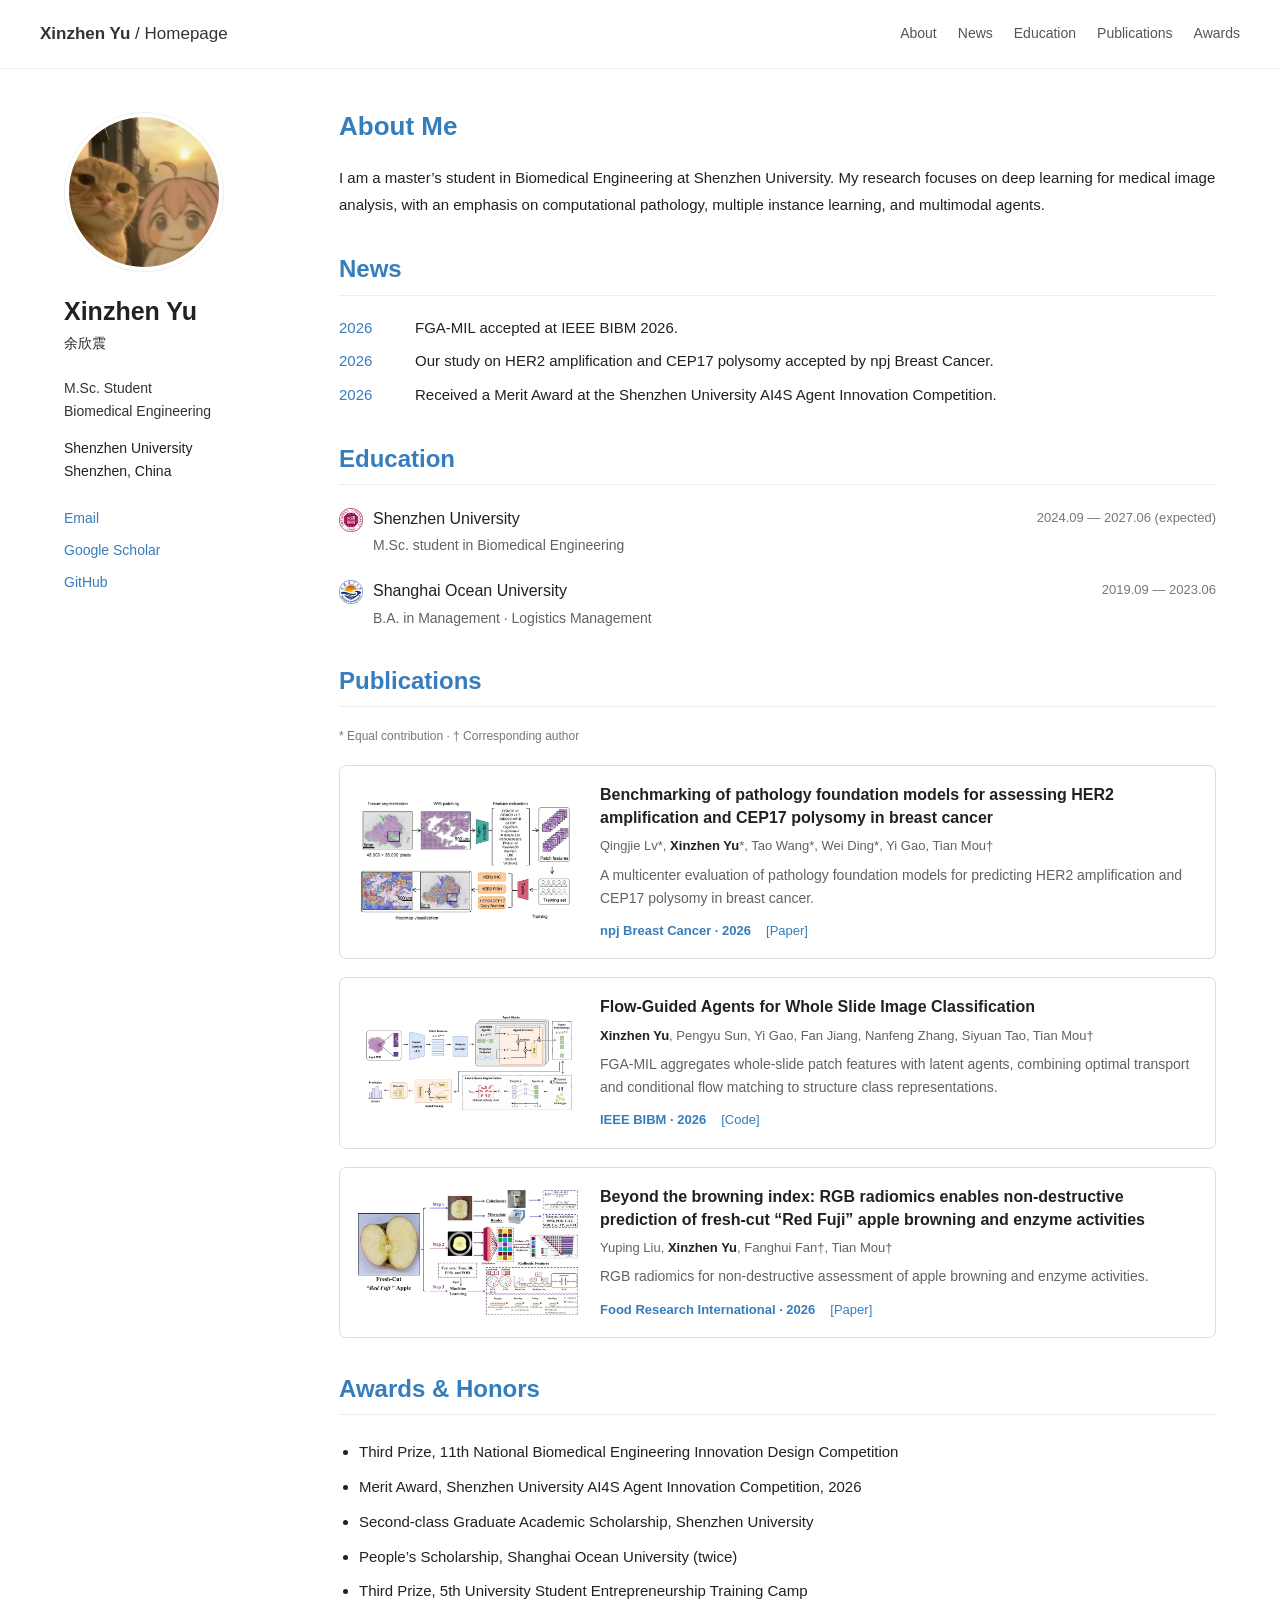
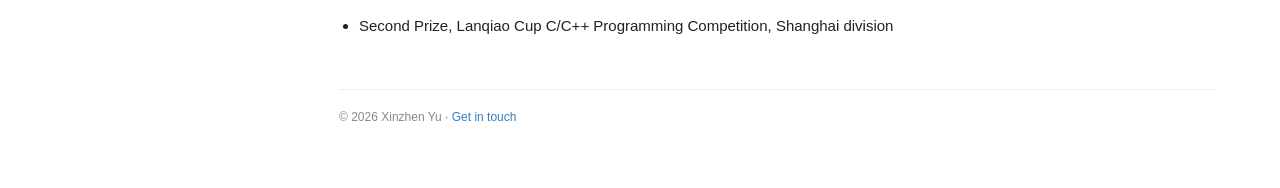
==== commit 6443fb9d: "Replace legacy site with academic homepage" ====
--- a/index.html
+++ b/index.html
@@ -1,617 +1 @@
-﻿<!DOCTYPE html>
-<html lang="en">
-<head>
-<meta charset="utf-8">
-<title>Mahira | VCard | CV HTML Template</title>
-<!-- Stylesheets -->
-<link href="css/bootstrap.css" rel="stylesheet">
-<link href="css/style.css" rel="stylesheet">
-<link href="css/responsive.css" rel="stylesheet">
-
-<!--Favicon-->
-<link rel="shortcut icon" href="images/favicon.png" type="image/x-icon">
-<link rel="icon" href="images/favicon.png" type="image/x-icon">
-<!-- Responsive -->
-<meta http-equiv="X-UA-Compatible" content="IE=edge">
-<meta name="viewport" content="width=device-width, initial-scale=1.0, maximum-scale=1.0, user-scalable=0">
-<!--[if lt IE 9]><script src="js/html5shiv.js"></script><![endif]-->
-<!--[if lt IE 9]><script src="js/respond.js"></script><![endif]-->
-</head>
-
-<body>
-
-<div class="page-wrapper default-version">
- 	
-    <!-- Preloader -->
-    <div class="preloader"></div>
-
-    <div class="page-background">
-        <div class="image-1"><img src="images/icons/shape/icon-1.png" alt=""></div>
-        <div class="image-7"><img src="images/icons/shape/icon-7.png" alt=""></div>
-        <canvas id="canvas"></canvas>
-    </div>
-    
-    <!-- Mobile menu -->
-    <div class="mobile-menu">
-        <div class="container">
-            <!--Nav Outer-->
-            <div class="nav-outer clearfix">
-                <div class="logo"><a href="index.html"><img src="images/logo.png" alt=""></a></div>
-                <!-- Main Menu -->
-                <nav class="main-menu">
-                    <div class="navbar-header">
-                        <!-- Toggle Button -->      
-                        <button type="button" class="navbar-toggle" data-toggle="collapse" data-target=".navbar-collapse">
-                            <span class="icon-bar"></span>
-                            <span class="icon-bar"></span>
-                            <span class="icon-bar"></span>
-                        </button>
-                    </div>
-                    
-                    <div class="navbar-collapse collapse scroll-nav clearfix">
-                        <ul class="navigation clearfix">
-                            
-                            <li class="current"><a href="#home">Home</a></li>
-                            <li><a href="#about">About</a></li>
-                            <li><a href="#resume">Resume</a></li>
-                            <li><a href="#services">Services</a></li>
-                            <li><a href="#work">Works</a></li>
-                            <li><a href="#blog">Blog</a></li>
-                            <li><a href="#contact">Contact</a></li>
-
-                         </ul>
-                    </div>
-                </nav>
-                <!-- Main Menu End-->                        
-            </div>
-            <!--Nav Outer End-->            
-        </div>
-    </div>
- 	
-    <div class="card-outer">
-        <div class="scroll-box">
-            <div class="container" data-animation-in="fadeInLeft" data-animation-out="fadeOutLeft">
-                <div class="card-wrapper">
-                    <div class="author-info" style="background-image:url(images/background/3.jpg)">
-                        <div class="image"><img src="images/resource/user.png" alt=""></div>
-                        <div class="author">
-                            <h3>Mahira Rashid</h3>
-                            <div class="designation">
-                                Hi i’m
-                                <div class="typing-title">
-                                    <p>a <strong>web developer.</strong></p>
-                                    <p>a <strong>web Designer.</strong></p>
-                                    <p>a <strong>photographer.</strong></p>
-                                </div>
-                                <span class="typed-title"></span>
-                            </div>
-                        </div>
-                        <div class="link-btn">
-                            <a href="http://www.17sucai.com/" class="theme-btn btn-style-one">Download CV</a>
-                        </div>
-                        <ul class="social-icon-two">
-                            <li><a href="#"><span class="fa fa-facebook"></span></a></li>
-                            <li><a href="#"><span class="fa fa-twitter"></span></a></li>
-                            <li><a href="#"><span class="fa fa-google-plus"></span></a></li>
-                            <li><a href="#"><span class="fa fa-pinterest"></span></a></li>
-                        </ul>
-                    </div>
-                    <div class="card-inner-box">
-                        <header class="header wow fadeInLeft" data-wow-duration="1.5s">
-                            <ul class="main-menu">
-                                <li class="active home"><a class="logo" href="#home"><img src="images/logo.png" alt=""></a></li>
-                                <li><a href="#about"><i class="flaticon-social"></i>About</a></li>
-                                <li><a href="#resume"><i class="flaticon-curriculum"></i>Resume</a></li>
-                                <li><a href="#services"><i class="flaticon-layers-1"></i>Services</a></li>
-                                <li><a href="#work"><i class="flaticon-tools"></i>Works</a></li>
-                                <li><a href="#blog"><i class="flaticon-blog"></i>Blog</a></li>
-                                <li><a href="#contact"><i class="flaticon-send-mail"></i>Contact</a></li>
-                            </ul>
-                        </header>
-
-                        <!-- card item -->
-                        <div class="card-home card-item active" id="home" style="background-image:url(images/background/1.jpg)">
-
-                            <div class="card-inner wow fadeInUp" data-wow-duration="2s">
-                                <div class="image"><img src="images/resource/user.png" alt=""></div>
-                                <div class="author">
-                                    <h3>Mahira Rashid</h3>
-                                    <div class="designation">
-                                        Hi i’m
-                                        <div class="typing-title">
-                                            <p>a <strong>web developer.</strong></p>
-                                            <p>a <strong>web Designer.</strong></p>
-                                            <p>a <strong>photographer.</strong></p>
-                                        </div>
-                                        <span class="typed-title"></span>
-                                    </div>
-                                </div>
-                                <div class="text">Dolor sit amet consectetur elit sed do eiusmod tempor incididunt labore dolore mega aliqua enim minim veniam.</div>
-                                <div class="link-btn">
-                                    <a href="#" class="theme-btn btn-style-one">Download CV</a>
-                                    <a href="#" class="theme-btn btn-style-two">Hire Me</a>
-                                </div>
-                                <ul class="social-icon-two">
-                                    <li><a href="#"><span class="fa fa-facebook"></span></a></li>
-                                    <li><a href="#"><span class="fa fa-twitter"></span></a></li>
-                                    <li><a href="#"><span class="fa fa-google-plus"></span></a></li>
-                                    <li><a href="#"><span class="fa fa-pinterest"></span></a></li>
-                                    <li><a href="#"><span class="fa fa-dribbble"></span></a></li>
-                                </ul>
-                            </div>
-                            
-                        </div>
-                        <!-- end item -->
-
-                        <!-- card item -->
-                        <div class="card-about card-item" id="about" style="background-image:url(images/background/2.jpg)">
-                            <div class="card-inner">
-                                <h4 class="title">About Me</h4>
-                                <div class="text">Dolor sit amet consectetur elit sed do eiusmod tempor incididunt labore dolore mega aliqua enim ad minim veniam quis nostrud exercitation ullamco laboris nisi ut aliquip commodo reprehenderit.</div>
-                                <div class="info-list">
-                                    <div class="row">
-                                        <div class="col-md-6">
-                                            <ul class="list-style-one">
-                                                <li><strong>Name:</strong>  Mahira Rashid</li>
-                                                <li><strong>Phone:</strong>  254 - 2563 - 2154</li>
-                                                <li><strong>Address:</strong>  San francisco, USA</li>
-                                            </ul>
-                                        </div>
-                                        <div class="col-md-6">
-                                            <ul class="list-style-one">
-                                                <li><strong>Email:</strong>  mahirarashid@gmail.com</li>
-                                                <li><strong>Freelance:</strong>  Available</li>
-                                            </ul>
-                                        </div>
-                                    </div>
-                                </div>                                    
-                                <h4 class="title">Skills</h4>
-                                <div class="row">
-                                    <!-- About Block -->
-                                    <div class="skill-block col-md-3 col-sm-4 col-xs-6">
-                                        <div class="inner-box">
-                                            <div class="graph-outer">
-                                                <input type="text" class="dial" data-fgColor="#9147ff" data-bgColor="#f5f5f5" data-width="90" data-height="90" data-linecap="normal"  value="75">
-                                                <div class="inner-text count-box"><span class="count-text" data-stop="75" data-speed="2000"></span>%</div>
-                                            </div>
-                                            <h3>Design</h3>
-                                        </div>
-                                    </div>
-
-                                    <!-- About Block -->
-                                    <div class="skill-block col-md-3 col-sm-4 col-xs-6">
-                                        <div class="inner-box">
-                                            <div class="graph-outer">
-                                                <input type="text" class="dial" data-fgColor="#ff5e7e" data-bgColor="#f5f5f5" data-width="90" data-height="90" data-linecap="normal"  value="75">
-                                                <div class="inner-text count-box"><span class="count-text" data-stop="75" data-speed="2000"></span>%</div>
-                                            </div>
-                                            <h3>HTML</h3>
-                                        </div>
-                                    </div>
-
-                                    <!-- About Block -->
-                                    <div class="skill-block col-md-3 col-sm-4 col-xs-6">
-                                        <div class="inner-box">
-                                            <div class="graph-outer">
-                                                <input type="text" class="dial" data-fgColor="#ffc713" data-bgColor="#f5f5f5" data-width="90" data-height="90" data-linecap="normal"  value="75">
-                                                <div class="inner-text count-box"><span class="count-text" data-stop="75" data-speed="2000"></span>%</div>
-                                            </div>
-                                            <h3>WordPress </h3>
-                                        </div>
-                                    </div>
-
-                                    <!-- About Block -->
-                                    <div class="skill-block col-md-3 col-sm-4 col-xs-6">
-                                        <div class="inner-box">
-                                            <div class="graph-outer">
-                                                <input type="text" class="dial" data-fgColor="#51dbc3" data-bgColor="#f5f5f5" data-width="90" data-height="90" data-linecap="normal"  value="75">
-                                                <div class="inner-text count-box"><span class="count-text" data-stop="75" data-speed="2000"></span>%</div>
-                                            </div>
-                                            <h3>PHP </h3>
-                                        </div>
-                                    </div>
-                                </div>
-                                        
-                            </div>
-                        </div>
-                        <!-- end item -->
-
-                        <!-- card item -->
-                        <div class="card-resume card-item" id="resume" style="background-image:url(images/background/2.jpg)">
-                            <div class="card-inner">
-                                <h4 class="title">Resume</h4>
-                                <div class="row clearfix">
-                                    <!--Column-->
-                                    <div class="timeline-column col-md-6 col-sm-12 col-xs-12">
-                                        <div class="inner">
-                                            <div class="col-header"><div class="icon-box"><div class="icon-inner"><div class="icon"><span class="flaticon-book"></span></div></div></div> <h2>Employment</h2></div>
-                                            
-                                            <!--Timeline Block-->
-                                            <div class="timeline-block">
-                                                <div class="inner-box">
-                                                    <h4>Web Design</h4>
-                                                    <div class="date"><span>1998-2000</span> / University of stuties</div>
-                                                    <div class="text">Exceptur sint occaecat cupidatat non proident sunt culpa. </div>
-                                                </div>
-                                            </div>
-
-                                            <!--Timeline Block-->
-                                            <div class="timeline-block">
-                                                <div class="inner-box">
-                                                    <h4>Web Development</h4>
-                                                    <div class="date"><span>1998-2000</span> / University of stuties</div>
-                                                    <div class="text">Exceptur sint occaecat cupidatat non proident sunt culpa. </div>
-                                                </div>
-                                            </div>
-
-                                            <!--Timeline Block-->
-                                            <div class="timeline-block">
-                                                <div class="inner-box">
-                                                    <h4>Specialization Course</h4>
-                                                    <div class="date"><span>1998-2000</span> / University of stuties</div>
-                                                    <div class="text">Exceptur sint occaecat cupidatat non proident sunt culpa. </div>
-                                                </div>
-                                            </div>
-                                            
-                                        </div>
-                                    </div>
-                                    
-                                    <!--Column-->
-                                    <div class="timeline-column col-md-6 col-sm-12 col-xs-12">
-                                        <div class="inner">
-                                            <div class="col-header"><div class="icon-box"><div class="icon-inner"><div class="icon"><span class="flaticon-case"></span></div></div></div> <h2>Experience</h2></div>
-                                            
-                                            <!--Timeline Block-->
-                                            <div class="timeline-block">
-                                                <div class="inner-box">
-                                                    <h4>Lead UI/UX Designer</h4>
-                                                    <div class="date"><span>2015-Present</span>  / Google inc.</div>
-                                                    <div class="text">Exceptur sint occaecat cupidatat non proident sunt culpa. </div>
-                                                </div>
-                                            </div>
-
-                                            <div class="timeline-block">
-                                                <div class="inner-box">
-                                                    <h4>Senior UI/UX Designer</h4>
-                                                    <div class="date"><span>2012-2014 </span> / Facebook inc.</div>
-                                                    <div class="text">Exceptur sint occaecat cupidatat non proident sunt culpa. </div>
-                                                </div>
-                                            </div>
-
-                                            <div class="timeline-block">
-                                                <div class="inner-box">
-                                                    <h4>Junior UI/UX Designer</h4>
-                                                    <div class="date"><span>2006-2011 </span>  / airbnb inc.</div>
-                                                    <div class="text">Exceptur sint occaecat cupidatat non proident sunt culpa. </div>
-                                                </div>
-                                            </div>
-
-                                        </div>
-                                    </div>
-                                    
-                                </div>
-                            </div>
-                        </div>
-                        <!-- end item -->
-                        <!-- card item -->
-                        <div class="card-services card-item" id="services" style="background-image:url(images/background/2.jpg)">
-                            <div class="card-inner">
-                                <h4 class="title">Services</h4>
-                                <div class="row">
-                                    <div class="services-block col-md-6">
-                                        <div class="inner-box">
-                                            <div class="icon-box"><span class="icon flaticon-pen-tool"></span></div>
-                                            <h4><a href="blog-single.html">UI/UX Design</a></h4>
-                                            <div class="text">Lorem ipsum dolor amet constur adipisicing elit </div>
-                                        </div> 
-                                    </div>
-                                    <div class="services-block col-md-6">
-                                        <div class="inner-box">
-                                            <div class="icon-box"><span class="icon flaticon-folder"></span></div>
-                                            <h4><a href="blog-single.html">Web Design</a></h4>
-                                            <div class="text">Lorem ipsum dolor amet constur adipisicing elit </div>
-                                        </div> 
-                                    </div>
-                                    <div class="services-block col-md-6">
-                                        <div class="inner-box">
-                                            <div class="icon-box"><span class="icon flaticon-computer"></span></div>
-                                            <h4><a href="blog-single.html">Branding</a></h4>
-                                            <div class="text">Lorem ipsum dolor amet constur adipisicing elit </div>
-                                        </div> 
-                                    </div>
-                                    <div class="services-block col-md-6">
-                                        <div class="inner-box">
-                                            <div class="icon-box"><span class="icon flaticon-layers-1"></span></div>
-                                            <h4><a href="blog-single.html">Logo Design</a></h4>
-                                            <div class="text">Lorem ipsum dolor amet constur adipisicing elit </div>
-                                        </div> 
-                                    </div>
-                                    <div class="services-block col-md-6">
-                                        <div class="inner-box">
-                                            <div class="icon-box"><span class="icon flaticon-web-design"></span></div>
-                                            <h4><a href="blog-single.html">Apps Design</a></h4>
-                                            <div class="text">Lorem ipsum dolor amet constur adipisicing elit </div>
-                                        </div> 
-                                    </div>
-                                    <div class="services-block col-md-6">
-                                        <div class="inner-box">
-                                            <div class="icon-box"><span class="icon flaticon-photo-camera"></span></div>
-                                            <h4><a href="blog-single.html">Photography</a></h4>
-                                            <div class="text">Lorem ipsum dolor amet constur adipisicing elit </div>
-                                        </div> 
-                                    </div>
-                                </div>
-                            </div>
-                        </div>
-                        <!-- end item -->
-                        <!-- card item -->
-                        <div class="card-projects card-item" id="work" style="background-image:url(images/background/2.jpg)">
-                            <div class="card-inner">
-                                <h4 class="title">Works</h4>
-                                <div class="row">
-                                    <div class="projects-block col-md-6">
-                                        <div class="inner-box">
-                                            <figure class="image">
-                                                <img src="images/gallery/1.jpg" alt="image">
-                                                <div class="overlay">
-                                                    <a class="lightbox-image option-btn" title="Image Caption Here" data-fancybox-group="example-gallery" href="images/gallery/1.jpg">
-                                                        <i class="fa fa-search"></i>
-                                                    </a>                                
-                                                </div>
-                                            </figure>
-                                            <div class="caption-title">
-                                                <h3><a href="#">Portfolio Item Title</a></h3>
-                                                <span>Branding, Print</span>
-                                            </div>
-                                        </div>
-                                    </div>
-                                    <div class="projects-block col-md-6">
-                                        <div class="inner-box">
-                                            <figure class="image">
-                                                <img src="images/gallery/2.jpg" alt="image">
-                                                <div class="overlay">
-                                                    <a class="lightbox-image option-btn" title="Image Caption Here" data-fancybox-group="example-gallery" href="images/gallery/2.jpg">
-                                                        <i class="fa fa-search"></i>
-                                                    </a>                                
-                                                </div>
-                                            </figure>
-                                            <div class="caption-title">
-                                                <h3><a href="#">Portfolio Item Title</a></h3>
-                                                <span>Branding, Print</span>
-                                            </div>
-                                        </div>
-                                    </div>
-                                    <div class="projects-block col-md-6">
-                                        <div class="inner-box">
-                                            <figure class="image">
-                                                <img src="images/gallery/3.jpg" alt="image">
-                                                <div class="overlay">
-                                                    <a class="lightbox-image option-btn" title="Image Caption Here" data-fancybox-group="example-gallery" href="images/gallery/3.jpg">
-                                                        <i class="fa fa-search"></i>
-                                                    </a>                                
-                                                </div>
-                                            </figure>
-                                            <div class="caption-title">
-                                                <h3><a href="#">Portfolio Item Title</a></h3>
-                                                <span>Branding, Print</span>
-                                            </div>
-                                        </div>
-                                    </div>
-                                    <div class="projects-block col-md-6">
-                                        <div class="inner-box">
-                                            <figure class="image">
-                                                <img src="images/gallery/4.jpg" alt="image">
-                                                <div class="overlay">
-                                                    <a class="lightbox-image option-btn" title="Image Caption Here" data-fancybox-group="example-gallery" href="images/gallery/4.jpg">
-                                                        <i class="fa fa-search"></i>
-                                                    </a>                                
-                                                </div>
-                                            </figure>
-                                            <div class="caption-title">
-                                                <h3><a href="#">Portfolio Item Title</a></h3>
-                                                <span>Branding, Print</span>
-                                            </div>
-                                        </div>
-                                    </div>
-                                    <div class="projects-block col-sm-6">
-                                        <div class="inner-box">
-                                            <figure class="image">
-                                                <img src="images/gallery/5.jpg" alt="image">
-                                                <div class="overlay">
-                                                    <a class="lightbox-image option-btn" title="Image Caption Here" data-fancybox-group="example-gallery" href="images/gallery/5.jpg">
-                                                        <i class="fa fa-search"></i>
-                                                    </a>                                
-                                                </div>
-                                            </figure>
-                                            <div class="caption-title">
-                                                <h3><a href="#">Portfolio Item Title</a></h3>
-                                                <span>Branding, Print</span>
-                                            </div>
-                                        </div>
-                                    </div>
-                                    <div class="projects-block col-sm-6">
-                                        <div class="inner-box">
-                                            <figure class="image">
-                                                <img src="images/gallery/6.jpg" alt="image">
-                                                <div class="overlay">
-                                                    <a class="lightbox-image option-btn" title="Image Caption Here" data-fancybox-group="example-gallery" href="images/gallery/6.jpg">
-                                                        <i class="fa fa-search"></i>
-                                                    </a>                                
-                                                </div>
-                                            </figure>
-                                            <div class="caption-title">
-                                                <h3><a href="#">Portfolio Item Title</a></h3>
-                                                <span>Branding, Print</span>
-                                            </div>
-                                        </div>
-                                    </div>
-                                </div>
-                            </div>
-                        </div>
-                        <!-- end item -->
-                        <!-- card item -->
-                        <div class="card-blog card-item" id="blog" style="background-image:url(images/background/2.jpg)">
-                            <div class="card-inner">
-                                <h4 class="title">Blog</h4>
-                                <div class="news-block">
-                                    <div class="inner-box">
-                                        <div class="image">
-                                            <img src="images/resource/blog-1.jpg" alt="">
-                                            <div class="overlay">
-                                                <a class="link-btn" href="blog-single.html">
-                                                    <i class="fa fa-link"></i>
-                                                </a>                                
-                                            </div>
-                                        </div>
-                                        <div class="date"><strong>02</strong> <br>Sep</div>
-                                        <div class="lower-content">
-                                            <h4><a href="blog-single.html">Let’s Talk About Design</a></h4>
-                                            <div class="post-meta">by admin  /  <span>Design</span></div>
-                                        </div>
-                                    </div>
-                                </div>
-                                <div class="news-block">
-                                    <div class="inner-box">
-                                        <div class="image">
-                                            <img src="images/resource/blog-2.jpg" alt="">
-                                            <div class="overlay">
-                                                <a class="link-btn" href="blog-single.html">
-                                                    <i class="fa fa-link"></i>
-                                                </a>                                
-                                            </div>
-                                        </div>
-                                        <div class="date"><strong>04</strong> <br>Sep</div>
-                                        <div class="lower-content">
-                                            <h4><a href="blog-single.html">Let’s Talk About Design</a></h4>
-                                            <div class="post-meta">by admin  /  <span>Design</span></div>
-                                        </div>
-                                    </div>
-                                </div>
-                                <div class="news-block">
-                                    <div class="inner-box">
-                                        <div class="image">
-                                            <img src="images/resource/blog-3.jpg" alt="">
-                                            <div class="overlay">
-                                                <a class="link-btn" href="blog-single.html">
-                                                    <i class="fa fa-link"></i>
-                                                </a>                                
-                                            </div>
-                                        </div>
-                                        <div class="date"><strong>06</strong> <br>Sep</div>
-                                        <div class="lower-content">
-                                            <h4><a href="blog-single.html">Let’s Talk About Design</a></h4>
-                                            <div class="post-meta">by admin  /  <span>Design</span></div>
-                                        </div>
-                                    </div>
-                                </div>
-                            </div>
-                        </div>
-                        <!-- end item -->
-                        <!-- card item -->
-                        <div class="card-contact card-item" id="contact" style="background-image:url(images/background/2.jpg)">
-                            <div class="card-inner">
-                                <h3 class="title">Contact</h3>
-                                <h4>Keep In Touch</h4>
-                                <div class="row clearfix">
-                                    <div class="col-md-6">
-                                        <ul class="list-style-two">
-                                            <li><span class="icon flaticon-signs"></span>PO Box 16122 Collins Street <br> West Victoria 8007 Canada </li>
-                                            <li><span class="icon flaticon-smartphone"></span>(+48) 564-334-21-22-34 <br>(+48) 564-334-21-25</li>
-                                            <li><span class="icon flaticon-note-1"></span>info@cretox.com <br>info@example.com</li>
-                                        </ul>
-                                    </div>
-                                    <div class="col-md-6">
-                                        <div class="map-section">
-                                            <div class="home-google-map">
-                                                <div 
-                                                    class="google-map" 
-                                                    id="contact-google-map" 
-                                                    data-map-lat="40.700843" 
-                                                    data-map-lng="-74.004012" 
-                                                    data-icon-path="images/icons/map-marker.png"
-                                                    data-map-title="Chester"
-                                                    data-map-zoom="11" >
-                                                </div>
-                                            </div>
-                                        </div>
-                                    </div>
-                                </div>
-                                <h4>How Can I Help?</h4>
-                                <!-- Contact Form -->
-                                <div class="contact-form">
-                                    <!--Comment Form-->
-                                    <form method="post" action="sendemail.php" id="contact-form">
-                                        <div class="row clearfix">
-                                            
-                                            <div class="col-md-6 form-group">
-                                                <input type="text" name="username" placeholder="Name" required>
-                                            </div>
-                                            
-                                            <div class="col-md-6 form-group">
-                                                <input type="email" name="email" placeholder="Email" required>
-                                            </div>
-                                            
-                                            <div class="col-md-6 form-group">
-                                                <input type="text" name="subject" placeholder="Subject" required>
-                                            </div>
-
-                                            <div class="col-md-6 form-group">
-                                                <input type="text" name="phone" placeholder="Phone" required>
-                                            </div>
-
-                                            <div class="col-lg-12 col-md-12 form-group">
-                                                <textarea name="message" placeholder="Message"></textarea>
-                                            </div>
-                                            
-                                            <div class="col-lg-12 col-md-12 form-group">
-                                                <button class="theme-btn btn-style-two" type="submit" name="submit-form">Submit Now </button>
-                                            </div>
-                                            
-                                        </div>
-                                    </form>
-                                        
-                                </div>
-                                <!--End Contact Form -->
-                                        
-                            </div>
-                        </div>
-                        <!-- end item -->
-
-                    </div>
-                </div>
-                    
-            </div>
-        </div>
-            
-    </div>
-
-</div>
-<!--End pagewrapper-->
-
-
-<script src="js/jquery.js"></script> 
-
-<script src="js/bootstrap.min.js"></script>
-<script src="js/jquery.mCustomScrollbar.concat.min.js"></script>
-<script src="js/owl.js"></script>
-<script src="js/wow.js"></script>
-<script src="js/appear.js"></script>
-<script src="js/jquery.fancybox.js"></script>
-<script src="js/element-in-view.js"></script>
-<script src="js/knob.js"></script>
-<script src="js/validate.js"></script>
-<script src="js/mousemoveparallax.js"></script>
-<script src="js/pagenav.js"></script>
-<script src="js/jquery-type.js"></script>
-<script src="js/jquery.nicescroll.min.js"></script>
-<script src="js/particle-alone.js"></script>
-<script src="js/script.js"></script>
-
-<!--Google Map APi Key-->
-<script src="http://ditu.google.cn/maps/api/js?key=AIzaSyATY4Rxc8jNvDpsK8ZetC7JyN4PFVYGCGM"></script>
-<script src="js/gmaps.js"></script>
-<script src="js/map-script.js"></script>
-<!--End Google Map APi-->
-
-</body>
-</html>
+<!doctype html><html lang="en"><head><meta charset="utf-8"><meta name="viewport" content="width=device-width,initial-scale=1"><title>Xinzhen Yu | Academic Homepage</title><meta name="description" content="Xinzhen Yu, Biomedical Engineering at Shenzhen University. Computational pathology, multiple instance learning and medical AI."><link rel="canonical" href="https://easonyxz.github.io/"><link rel="icon" href="assets/favicon.png?v=8" type="image/png"><link rel="shortcut icon" href="favicon.ico?v=8"><link rel="stylesheet" href="assets/style.css?v=9"></head><body><a class="skip" href="#main">Skip to content</a><header><a class="brand" href="#about">Xinzhen Yu<span> / Homepage</span></a><nav aria-label="Main navigation"><a href="#about">About</a><a href="#news">News</a><a href="#education">Education</a><a href="#publications">Publications</a><a href="#awards">Awards</a></nav></header><div class="layout"><aside class="profile"><img class="profile-avatar" src="assets/avatar.jpg" alt="Xinzhen Yu" width="160" height="160"><h1>Xinzhen Yu</h1><p class="chinese">余欣震</p><p class="position">M.Sc. Student<br>Biomedical Engineering</p><p>Shenzhen University<br>Shenzhen, China</p><div class="social"><a href="mailto:2410247047@mails.szu.edu.cn">Email</a><a href="https://scholar.google.com/citations?user=uHkBb8oAAAAJ">Google Scholar</a><a href="https://github.com/Easonyxz">GitHub</a></div></aside><main id="main"><section id="about"><h2>About Me</h2><p class="intro">I am a master’s student in Biomedical Engineering at Shenzhen University. My research focuses on deep learning for medical image analysis, with an emphasis on computational pathology, multiple instance learning, and multimodal agents.</p></section><section id="news"><h2>News</h2><div class="news-row"><time>2026</time><p>FGA-MIL accepted at IEEE BIBM 2026.</p></div><div class="news-row"><time>2026</time><p>Our study on HER2 amplification and CEP17 polysomy accepted by npj Breast Cancer.</p></div><div class="news-row"><time>2026</time><p>Received a Merit Award at the Shenzhen University AI4S Agent Innovation Competition.</p></div></section><section id="education"><h2>Education</h2><article class="education-row"><img class="school-logo" src="assets/szu-logo.png" alt="Shenzhen University logo" width="24" height="24"><div><h3><a href="https://www.szu.edu.cn/">Shenzhen University</a></h3><p>M.Sc. student in Biomedical Engineering</p></div><time>2024.09 — 2027.06 (expected)</time></article><article class="education-row"><img class="school-logo" src="assets/shou-logo.png" alt="Shanghai Ocean University logo" width="24" height="24"><div><h3><a href="https://www.shou.edu.cn/">Shanghai Ocean University</a></h3><p>B.A. in Management · Logistics Management</p></div><time>2019.09 — 2023.06</time></article></section><section id="publications"><h2>Publications</h2><p class="small">* Equal contribution · † Corresponding author</p><article class="publication with-image"><a class="figure-link" href="assets/publications/her2-large.webp" data-lightbox aria-haspopup="dialog" aria-label="View larger figure: Benchmarking of pathology foundation models for assessing HER2 amplification and CEP17 polysomy in breast cancer"><img class="publication-image" src="assets/publications/her2.webp" alt="Overview of Benchmarking of pathology foundation models for assessing HER2 amplification and CEP17 polysomy in breast cancer" loading="lazy"></a><div><h3>Benchmarking of pathology foundation models for assessing HER2 amplification and CEP17 polysomy in breast cancer</h3><p class="authors">Qingjie Lv*, <strong>Xinzhen Yu</strong>*, Tao Wang*, Wei Ding*, Yi Gao, Tian Mou†</p><p class="pub-summary">A multicenter evaluation of pathology foundation models for predicting HER2 amplification and CEP17 polysomy in breast cancer.</p><div class="pub-bottom"><span class="pub-venue">npj Breast Cancer · 2026</span><div class="paper-links"><a class="text-link" href="https://doi.org/10.1038/s41523-026-01036-6">Paper</a></div></div></div></article><article class="publication with-image"><a class="figure-link" href="assets/publications/fga-mil-large.webp" data-lightbox aria-haspopup="dialog" aria-label="View larger figure: Flow-Guided Agents for Whole Slide Image Classification"><img class="publication-image" src="assets/publications/fga-mil.webp" alt="Overview of Flow-Guided Agents for Whole Slide Image Classification" loading="lazy"></a><div><h3>Flow-Guided Agents for Whole Slide Image Classification</h3><p class="authors"><strong>Xinzhen Yu</strong>, Pengyu Sun, Yi Gao, Fan Jiang, Nanfeng Zhang, Siyuan Tao, Tian Mou†</p><p class="pub-summary">FGA-MIL aggregates whole-slide patch features with latent agents, combining optimal transport and conditional flow matching to structure class representations.</p><div class="pub-bottom"><span class="pub-venue">IEEE BIBM · 2026</span><div class="paper-links"><a class="text-link" href="https://github.com/Easonyxz/FGA-MIL">Code</a></div></div></div></article><article class="publication with-image"><a class="figure-link" href="assets/publications/red-fuji-large.webp" data-lightbox aria-haspopup="dialog" aria-label="View larger figure: Beyond the browning index: RGB radiomics enables non-destructive prediction of fresh-cut “Red Fuji” apple browning and enzyme activities"><img class="publication-image" src="assets/publications/red-fuji.webp" alt="Overview of Beyond the browning index: RGB radiomics enables non-destructive prediction of fresh-cut “Red Fuji” apple browning and enzyme activities" loading="lazy"></a><div><h3>Beyond the browning index: RGB radiomics enables non-destructive prediction of fresh-cut “Red Fuji” apple browning and enzyme activities</h3><p class="authors">Yuping Liu, <strong>Xinzhen Yu</strong>, Fanghui Fan†, Tian Mou†</p><p class="pub-summary">RGB radiomics for non-destructive assessment of apple browning and enzyme activities.</p><div class="pub-bottom"><span class="pub-venue">Food Research International · 2026</span><div class="paper-links"><a class="text-link" href="https://doi.org/10.1016/j.foodres.2026.120776">Paper</a></div></div></div></article></section><section id="awards"><h2>Awards & Honors</h2><ul class="awards"><li>Third Prize, 11th National Biomedical Engineering Innovation Design Competition</li><li>Merit Award, Shenzhen University AI4S Agent Innovation Competition, 2026</li><li>Second-class Graduate Academic Scholarship, Shenzhen University</li><li>People’s Scholarship, Shanghai Ocean University (twice)</li><li>Third Prize, 5th University Student Entrepreneurship Training Camp</li><li>Second Prize, Lanqiao Cup C/C++ Programming Competition, Shanghai division</li></ul></section><footer>© 2026 Xinzhen Yu · <a href="mailto:2410247047@mails.szu.edu.cn">Get in touch</a></footer></main></div><dialog class="lightbox" aria-label="Enlarged publication figure"><button type="button" class="lightbox-close" aria-label="Close enlarged figure">×</button><img class="lightbox-image" alt=""><p class="lightbox-caption"></p></dialog><script src="assets/main.js?v=9"></script></body></html>
--- a/assets/style.css
+++ b/assets/style.css
@@ -0,0 +1,63 @@
+/* Layout follows WowPage's profile sidebar and single-page navigation.
+   Publication typography follows academic-homepage's compact academic lists. */
+:root{--ink:#202124;--muted:#5f6368;--accent:#367dbd;--line:#e8e8e8}
+*{box-sizing:border-box}html{scroll-behavior:smooth;scroll-padding-top:90px}
+body{margin:0;background:#fff;color:var(--ink);font:15px/1.65 Arial,"Helvetica Neue","Microsoft YaHei",sans-serif}
+a{color:var(--accent);text-decoration:none}a:hover{color:#235c90;text-decoration:underline}
+a:focus-visible,button:focus-visible{outline:2px solid var(--accent);outline-offset:4px}
+header{position:sticky;top:0;z-index:5;background:#fff;border-bottom:1px solid #eee;display:flex;align-items:center;gap:32px;padding:20px max(24px,calc((100vw - 1200px)/2))}
+.brand{color:#333;font-size:17px;font-weight:700;white-space:nowrap}.brand span{font-weight:400}
+nav{display:flex;gap:21px;margin-left:auto;overflow:auto;white-space:nowrap}nav a{color:#555;font-size:14px}
+.layout{max-width:1200px;margin:40px auto;display:grid;grid-template-columns:220px minmax(0,1fr);gap:55px;padding:0 24px}
+.profile{position:sticky;top:112px;align-self:start}.profile h1{font-size:25px;margin:0;line-height:1.4}.chinese{font-size:19px;margin:3px 0 22px}.position{font-size:14px;color:#333}.profile p{font-size:14px}.social{display:grid;gap:9px;margin:23px 0;font-size:14px}
+p{margin:8px 0 14px}h2{font-size:24px;line-height:1.35;margin:0 0 20px;font-weight:700;border-bottom:1px solid #eee;padding-bottom:9px}h3{font-size:16px;line-height:1.45;margin:0 0 6px}section{margin-bottom:35px;scroll-margin-top:15px}#about h2{border:0;padding:0;font-size:26px}#about p{font-size:15px;line-height:1.8}.intro{margin-top:0}.tags{display:none}
+.news-row{display:grid;grid-template-columns:62px 1fr;gap:14px;margin:9px 0}.news-row p{margin:0}.news-row time{color:var(--accent)}
+.timeline{display:grid;grid-template-columns:1fr 175px;gap:20px;padding:11px 0;margin:8px 0}.timeline time{grid-column:2;grid-row:1;font-size:13px;color:#777;text-align:right}.timeline>div{grid-column:1;grid-row:1}.timeline p{font-size:14px;color:var(--muted);margin:0}
+.publication{margin:20px 0;padding:17px 19px;border:1px solid #ddd;border-radius:7px;background:white}.publication h3{font-size:16px}.publication p{font-size:14px;color:var(--muted);margin:7px 0}.publication .eyebrow{font-size:13px;color:var(--accent);font-weight:600;margin:0 0 9px}.authors{font-size:13px!important}.authors strong{color:var(--ink)}.paper-links{display:flex;gap:14px;margin-top:9px}.text-link{font-size:13px}.text-link:before{content:'['}.text-link:after{content:']'}
+.small{font-size:12px;color:#777}
+.awards{padding-left:20px}.awards li{padding:5px 0}
+footer{font-size:12px;color:#888;margin:45px 0 20px;border-top:1px solid #eee;padding-top:18px}.skip{position:absolute;top:-100px;left:10px;background:white;padding:10px;z-index:10}.skip:focus{top:8px}[hidden]{display:none!important}
+@media(max-width:1050px){header{display:block;padding:15px 24px}nav{margin-top:10px;gap:19px}.layout{grid-template-columns:190px minmax(0,1fr);gap:35px}.profile{top:130px}}
+@media(max-width:700px){header{position:relative;padding:15px 20px}.brand{font-size:16px}nav{gap:19px}nav a{font-size:13px}.layout{display:block;margin-top:25px;padding:0 20px}.profile{position:static;border-bottom:1px solid #eee;margin-bottom:28px;padding-bottom:17px}.profile h1{display:inline;font-size:24px}.chinese{display:inline;margin-left:12px}.position{margin-top:15px}.social{display:flex;flex-wrap:wrap;gap:14px;margin:15px 0}.timeline{display:block}.timeline time{display:block;text-align:left;margin-bottom:5px}.publication{padding:14px}.news-row{gap:8px}h2{font-size:22px}#about h2{font-size:24px}}
+@media(prefers-reduced-motion:reduce){html{scroll-behavior:auto}}
+
+.profile-avatar{display:block;width:160px;height:160px;object-fit:cover;border-radius:50%;border:1px solid #eee;padding:4px;margin:0 0 22px}
+@media(max-width:700px){.profile-avatar{width:110px;height:110px;margin-bottom:18px}}
+
+h2{color:#367dbd}
+.education-row{display:grid;grid-template-columns:42px minmax(0,1fr) 190px;align-items:center;gap:16px;margin:22px 0}
+.school-logo{width:42px;height:42px;object-fit:contain}
+.education-row h3{font-size:15px;margin:0 0 3px}.education-row h3 a{color:#202124}
+.education-row p{margin:0;font-size:14px;color:#5f6368}.education-row time{font-size:13px;color:#777;text-align:right}
+.publication{padding:17px 18px;margin:18px 0}.publication h3{font-size:16px;margin:0 0 6px}.publication .authors{margin:5px 0}.publication .pub-summary{margin:7px 0 10px}
+.pub-bottom{display:flex;align-items:baseline;flex-wrap:wrap;gap:8px 15px;font-size:13px}.pub-venue{color:#367dbd;font-weight:600}.paper-links{margin:0}.publication.with-image{display:grid;grid-template-columns:190px minmax(0,1fr);gap:20px;align-items:center}.publication-image{display:block;width:190px;max-height:150px;object-fit:contain}
+@media(max-width:700px){.education-row{grid-template-columns:36px minmax(0,1fr);gap:12px}.school-logo{width:36px;height:36px}.education-row time{grid-column:2;text-align:left;margin-top:-8px}.publication.with-image{display:block}.publication-image{width:100%;max-height:200px;margin-bottom:14px}}
+@media print{.school-logo{width:30px;height:30px}.education-row{grid-template-columns:30px minmax(0,1fr) 170px}.publication-image{display:none}.publication.with-image{display:block}}
+
+/* Compact official emblems, with the rectangular source surroundings clipped. */
+.school-logo{display:block;width:24px;height:24px;object-fit:contain;background:none;border-radius:0}
+
+.education-row{grid-template-columns:24px minmax(0,1fr) 190px;gap:10px;align-items:start}.education-row .school-logo{margin-top:1px}
+.education-row h3{font-weight:500;font-size:16px}.education-row p{margin-top:4px}
+.publication{transition:box-shadow .25s ease,border-color .25s ease,transform .25s ease}
+.publication:focus-within{box-shadow:0 6px 18px rgba(32,33,36,.09);border-color:#b8cddd}
+@media(hover:hover) and (pointer:fine){.publication:hover{box-shadow:0 8px 20px rgba(32,33,36,.11);border-color:#b8cddd;transform:translateY(-2px)}.text-link{transition:color .2s ease}nav a{position:relative;transition:color .2s ease}nav a:hover{color:#367dbd}}
+@media(max-width:700px){.education-row{grid-template-columns:24px minmax(0,1fr)}.education-row time{margin-top:-4px}.school-logo{width:24px;height:24px}}
+@media(prefers-reduced-motion:reduce){.publication{transition:none}.publication:hover{transform:none}}
+@media print{.publication{box-shadow:none!important;transform:none!important}.school-logo{print-color-adjust:exact;-webkit-print-color-adjust:exact}}
+
+.publication.with-image{grid-template-columns:220px minmax(0,1fr);gap:22px}
+.figure-link{display:flex;align-items:center;justify-content:center;min-width:0;background:#fff;border-radius:4px}
+.publication-image{width:100%;max-height:180px;object-fit:contain;height:auto}
+@media(max-width:700px){.publication.with-image{display:block}.figure-link{margin-bottom:16px}.publication-image{max-height:240px;max-width:400px;margin:0}}
+@media print{.figure-link{display:none}}
+
+.figure-link{cursor:zoom-in}
+.lightbox{position:fixed;inset:0;width:100vw;height:100dvh;max-width:none;max-height:none;margin:0;padding:55px 5vw 30px;border:0;background:transparent;overflow:auto;text-align:center}
+.lightbox[open]{display:flex;flex-direction:column;align-items:center;justify-content:center;gap:15px}
+.lightbox::backdrop{background:rgba(18,22,27,.86)}
+.lightbox-image{display:block;max-width:90vw;max-height:calc(100dvh - 145px);width:auto;height:auto;object-fit:contain;background:white;border-radius:4px;box-shadow:0 10px 40px rgba(0,0,0,.25)}
+.lightbox-caption{max-width:1000px;color:#fff;font-size:14px;margin:0}
+.lightbox-close{position:fixed;top:14px;right:20px;border:0;border-radius:50%;width:40px;height:40px;background:rgba(255,255,255,.12);color:white;font-size:30px;line-height:1;cursor:pointer}
+.lightbox-close:hover{background:rgba(255,255,255,.25)}.lightbox-open{overflow:hidden}
+@media(max-width:700px){.lightbox{padding:60px 15px 25px}.lightbox-caption{font-size:12px}.lightbox-image{max-width:calc(100vw - 30px)}}
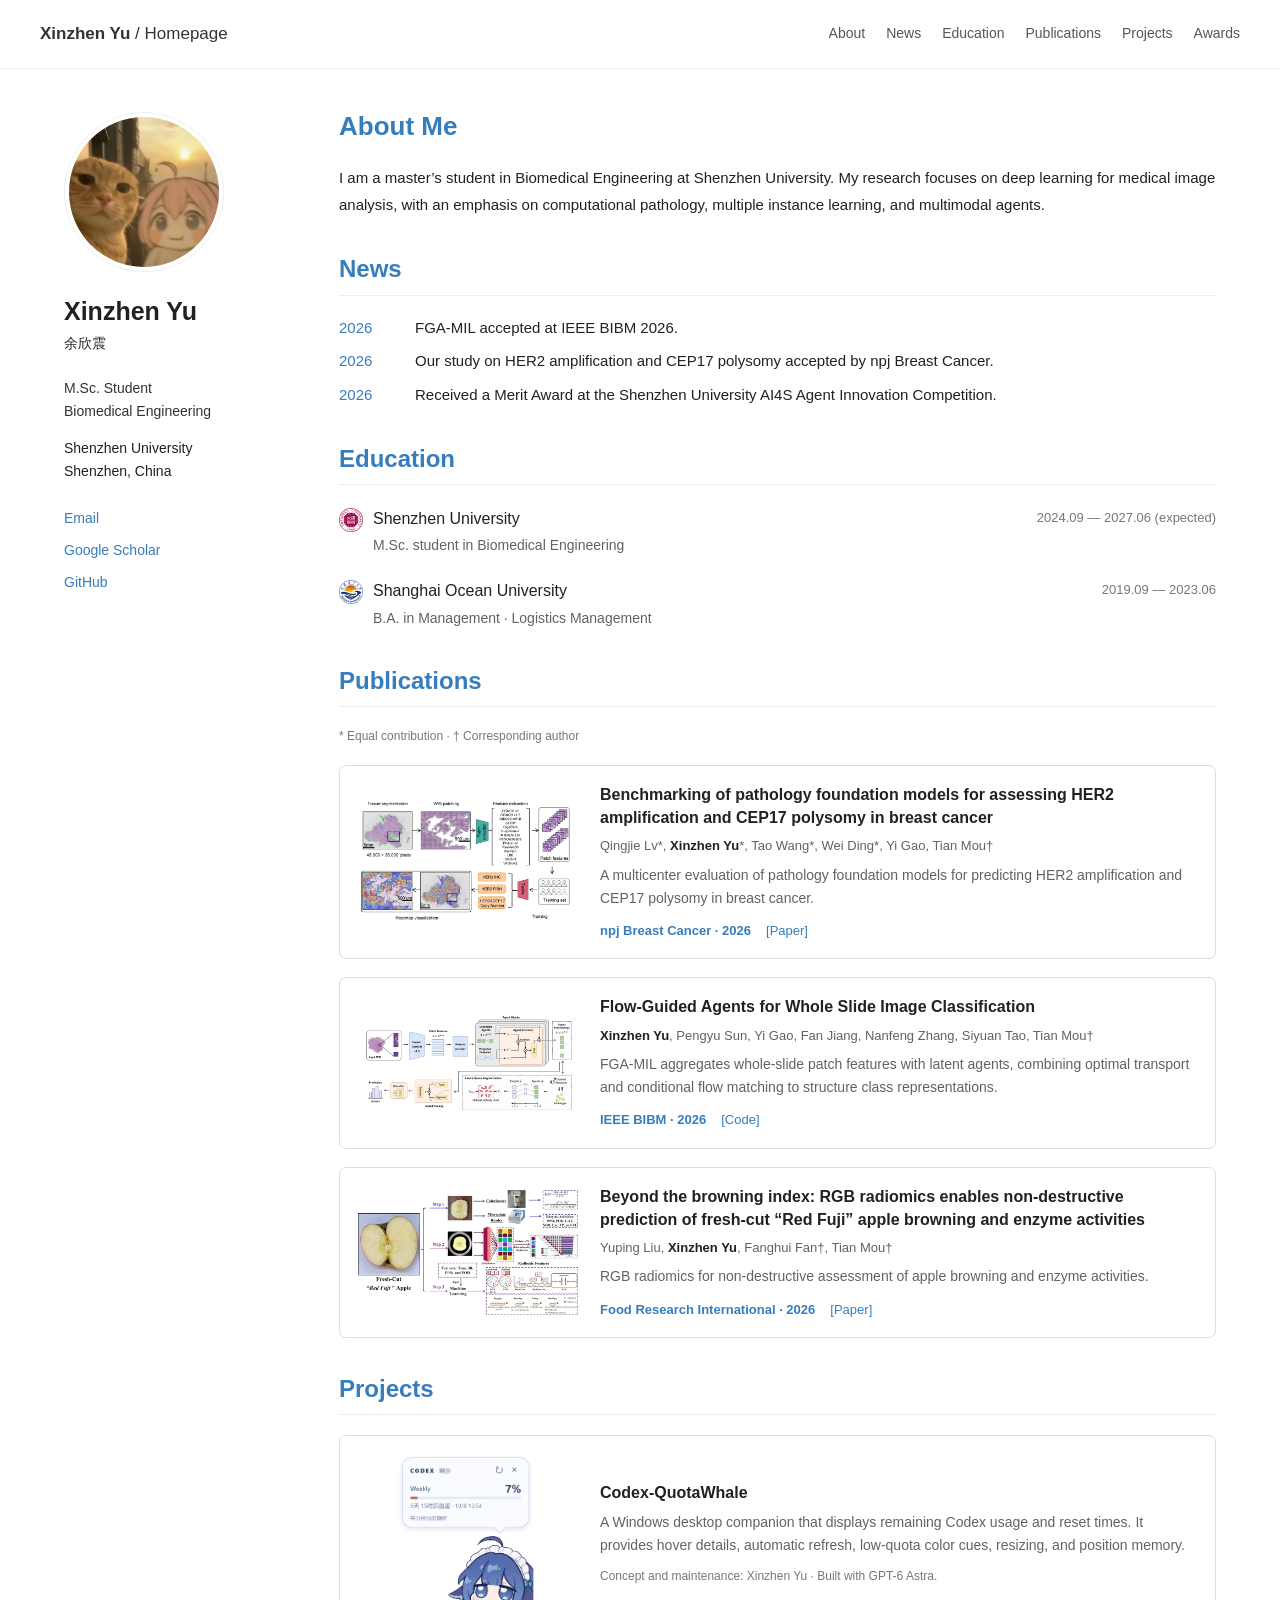
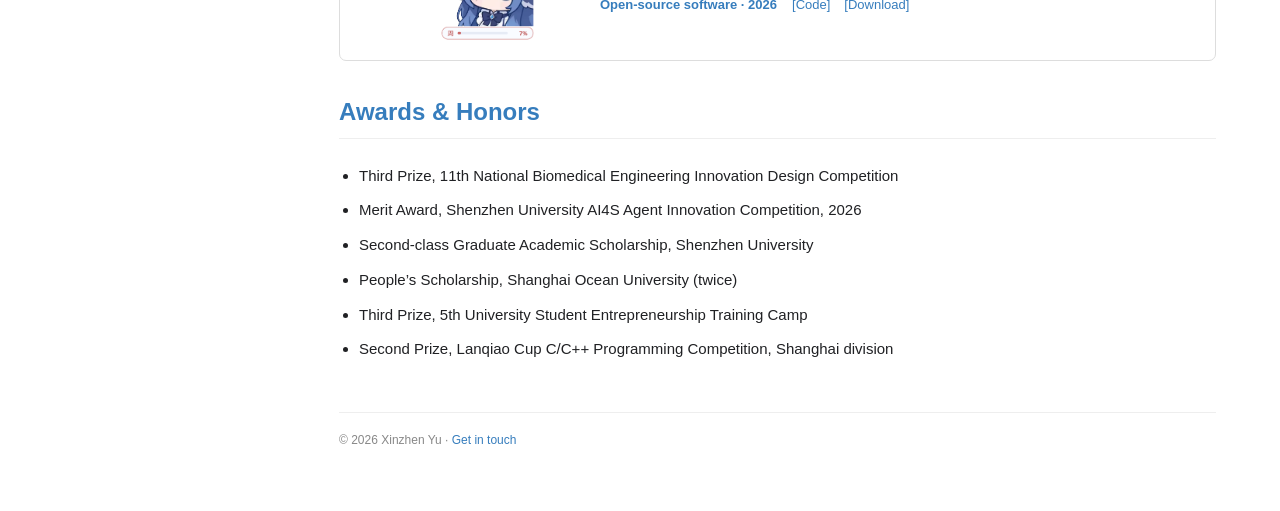
==== commit 9b12b14d: "Add Codex-QuotaWhale project showcase" ====
--- a/index.html
+++ b/index.html
@@ -1 +1 @@
-<!doctype html><html lang="en"><head><meta charset="utf-8"><meta name="viewport" content="width=device-width,initial-scale=1"><title>Xinzhen Yu | Academic Homepage</title><meta name="description" content="Xinzhen Yu, Biomedical Engineering at Shenzhen University. Computational pathology, multiple instance learning and medical AI."><link rel="canonical" href="https://easonyxz.github.io/"><link rel="icon" href="assets/favicon.png?v=8" type="image/png"><link rel="shortcut icon" href="favicon.ico?v=8"><link rel="stylesheet" href="assets/style.css?v=9"></head><body><a class="skip" href="#main">Skip to content</a><header><a class="brand" href="#about">Xinzhen Yu<span> / Homepage</span></a><nav aria-label="Main navigation"><a href="#about">About</a><a href="#news">News</a><a href="#education">Education</a><a href="#publications">Publications</a><a href="#awards">Awards</a></nav></header><div class="layout"><aside class="profile"><img class="profile-avatar" src="assets/avatar.jpg" alt="Xinzhen Yu" width="160" height="160"><h1>Xinzhen Yu</h1><p class="chinese">余欣震</p><p class="position">M.Sc. Student<br>Biomedical Engineering</p><p>Shenzhen University<br>Shenzhen, China</p><div class="social"><a href="mailto:2410247047@mails.szu.edu.cn">Email</a><a href="https://scholar.google.com/citations?user=uHkBb8oAAAAJ">Google Scholar</a><a href="https://github.com/Easonyxz">GitHub</a></div></aside><main id="main"><section id="about"><h2>About Me</h2><p class="intro">I am a master’s student in Biomedical Engineering at Shenzhen University. My research focuses on deep learning for medical image analysis, with an emphasis on computational pathology, multiple instance learning, and multimodal agents.</p></section><section id="news"><h2>News</h2><div class="news-row"><time>2026</time><p>FGA-MIL accepted at IEEE BIBM 2026.</p></div><div class="news-row"><time>2026</time><p>Our study on HER2 amplification and CEP17 polysomy accepted by npj Breast Cancer.</p></div><div class="news-row"><time>2026</time><p>Received a Merit Award at the Shenzhen University AI4S Agent Innovation Competition.</p></div></section><section id="education"><h2>Education</h2><article class="education-row"><img class="school-logo" src="assets/szu-logo.png" alt="Shenzhen University logo" width="24" height="24"><div><h3><a href="https://www.szu.edu.cn/">Shenzhen University</a></h3><p>M.Sc. student in Biomedical Engineering</p></div><time>2024.09 — 2027.06 (expected)</time></article><article class="education-row"><img class="school-logo" src="assets/shou-logo.png" alt="Shanghai Ocean University logo" width="24" height="24"><div><h3><a href="https://www.shou.edu.cn/">Shanghai Ocean University</a></h3><p>B.A. in Management · Logistics Management</p></div><time>2019.09 — 2023.06</time></article></section><section id="publications"><h2>Publications</h2><p class="small">* Equal contribution · † Corresponding author</p><article class="publication with-image"><a class="figure-link" href="assets/publications/her2-large.webp" data-lightbox aria-haspopup="dialog" aria-label="View larger figure: Benchmarking of pathology foundation models for assessing HER2 amplification and CEP17 polysomy in breast cancer"><img class="publication-image" src="assets/publications/her2.webp" alt="Overview of Benchmarking of pathology foundation models for assessing HER2 amplification and CEP17 polysomy in breast cancer" loading="lazy"></a><div><h3>Benchmarking of pathology foundation models for assessing HER2 amplification and CEP17 polysomy in breast cancer</h3><p class="authors">Qingjie Lv*, <strong>Xinzhen Yu</strong>*, Tao Wang*, Wei Ding*, Yi Gao, Tian Mou†</p><p class="pub-summary">A multicenter evaluation of pathology foundation models for predicting HER2 amplification and CEP17 polysomy in breast cancer.</p><div class="pub-bottom"><span class="pub-venue">npj Breast Cancer · 2026</span><div class="paper-links"><a class="text-link" href="https://doi.org/10.1038/s41523-026-01036-6">Paper</a></div></div></div></article><article class="publication with-image"><a class="figure-link" href="assets/publications/fga-mil-large.webp" data-lightbox aria-haspopup="dialog" aria-label="View larger figure: Flow-Guided Agents for Whole Slide Image Classification"><img class="publication-image" src="assets/publications/fga-mil.webp" alt="Overview of Flow-Guided Agents for Whole Slide Image Classification" loading="lazy"></a><div><h3>Flow-Guided Agents for Whole Slide Image Classification</h3><p class="authors"><strong>Xinzhen Yu</strong>, Pengyu Sun, Yi Gao, Fan Jiang, Nanfeng Zhang, Siyuan Tao, Tian Mou†</p><p class="pub-summary">FGA-MIL aggregates whole-slide patch features with latent agents, combining optimal transport and conditional flow matching to structure class representations.</p><div class="pub-bottom"><span class="pub-venue">IEEE BIBM · 2026</span><div class="paper-links"><a class="text-link" href="https://github.com/Easonyxz/FGA-MIL">Code</a></div></div></div></article><article class="publication with-image"><a class="figure-link" href="assets/publications/red-fuji-large.webp" data-lightbox aria-haspopup="dialog" aria-label="View larger figure: Beyond the browning index: RGB radiomics enables non-destructive prediction of fresh-cut “Red Fuji” apple browning and enzyme activities"><img class="publication-image" src="assets/publications/red-fuji.webp" alt="Overview of Beyond the browning index: RGB radiomics enables non-destructive prediction of fresh-cut “Red Fuji” apple browning and enzyme activities" loading="lazy"></a><div><h3>Beyond the browning index: RGB radiomics enables non-destructive prediction of fresh-cut “Red Fuji” apple browning and enzyme activities</h3><p class="authors">Yuping Liu, <strong>Xinzhen Yu</strong>, Fanghui Fan†, Tian Mou†</p><p class="pub-summary">RGB radiomics for non-destructive assessment of apple browning and enzyme activities.</p><div class="pub-bottom"><span class="pub-venue">Food Research International · 2026</span><div class="paper-links"><a class="text-link" href="https://doi.org/10.1016/j.foodres.2026.120776">Paper</a></div></div></div></article></section><section id="awards"><h2>Awards & Honors</h2><ul class="awards"><li>Third Prize, 11th National Biomedical Engineering Innovation Design Competition</li><li>Merit Award, Shenzhen University AI4S Agent Innovation Competition, 2026</li><li>Second-class Graduate Academic Scholarship, Shenzhen University</li><li>People’s Scholarship, Shanghai Ocean University (twice)</li><li>Third Prize, 5th University Student Entrepreneurship Training Camp</li><li>Second Prize, Lanqiao Cup C/C++ Programming Competition, Shanghai division</li></ul></section><footer>© 2026 Xinzhen Yu · <a href="mailto:2410247047@mails.szu.edu.cn">Get in touch</a></footer></main></div><dialog class="lightbox" aria-label="Enlarged publication figure"><button type="button" class="lightbox-close" aria-label="Close enlarged figure">×</button><img class="lightbox-image" alt=""><p class="lightbox-caption"></p></dialog><script src="assets/main.js?v=9"></script></body></html>+<!doctype html><html lang="en"><head><meta charset="utf-8"><meta name="viewport" content="width=device-width,initial-scale=1"><title>Xinzhen Yu | Academic Homepage</title><meta name="description" content="Xinzhen Yu, Biomedical Engineering at Shenzhen University. Computational pathology, multiple instance learning and medical AI."><link rel="canonical" href="https://easonyxz.github.io/"><link rel="icon" href="assets/favicon.png?v=8" type="image/png"><link rel="shortcut icon" href="favicon.ico?v=8"><link rel="stylesheet" href="assets/style.css?v=10"></head><body><a class="skip" href="#main">Skip to content</a><header><a class="brand" href="#about">Xinzhen Yu<span> / Homepage</span></a><nav aria-label="Main navigation"><a href="#about">About</a><a href="#news">News</a><a href="#education">Education</a><a href="#publications">Publications</a><a href="#projects">Projects</a><a href="#awards">Awards</a></nav></header><div class="layout"><aside class="profile"><img class="profile-avatar" src="assets/avatar.jpg" alt="Xinzhen Yu" width="160" height="160"><h1>Xinzhen Yu</h1><p class="chinese">余欣震</p><p class="position">M.Sc. Student<br>Biomedical Engineering</p><p>Shenzhen University<br>Shenzhen, China</p><div class="social"><a href="mailto:2410247047@mails.szu.edu.cn">Email</a><a href="https://scholar.google.com/citations?user=uHkBb8oAAAAJ">Google Scholar</a><a href="https://github.com/Easonyxz">GitHub</a></div></aside><main id="main"><section id="about"><h2>About Me</h2><p class="intro">I am a master’s student in Biomedical Engineering at Shenzhen University. My research focuses on deep learning for medical image analysis, with an emphasis on computational pathology, multiple instance learning, and multimodal agents.</p></section><section id="news"><h2>News</h2><div class="news-row"><time>2026</time><p>FGA-MIL accepted at IEEE BIBM 2026.</p></div><div class="news-row"><time>2026</time><p>Our study on HER2 amplification and CEP17 polysomy accepted by npj Breast Cancer.</p></div><div class="news-row"><time>2026</time><p>Received a Merit Award at the Shenzhen University AI4S Agent Innovation Competition.</p></div></section><section id="education"><h2>Education</h2><article class="education-row"><img class="school-logo" src="assets/szu-logo.png" alt="Shenzhen University logo" width="24" height="24"><div><h3><a href="https://www.szu.edu.cn/">Shenzhen University</a></h3><p>M.Sc. student in Biomedical Engineering</p></div><time>2024.09 — 2027.06 (expected)</time></article><article class="education-row"><img class="school-logo" src="assets/shou-logo.png" alt="Shanghai Ocean University logo" width="24" height="24"><div><h3><a href="https://www.shou.edu.cn/">Shanghai Ocean University</a></h3><p>B.A. in Management · Logistics Management</p></div><time>2019.09 — 2023.06</time></article></section><section id="publications"><h2>Publications</h2><p class="small">* Equal contribution · † Corresponding author</p><article class="publication with-image"><a class="figure-link" href="assets/publications/her2-large.webp" data-lightbox aria-haspopup="dialog" aria-label="View larger figure: Benchmarking of pathology foundation models for assessing HER2 amplification and CEP17 polysomy in breast cancer"><img class="publication-image" src="assets/publications/her2.webp" alt="Overview of Benchmarking of pathology foundation models for assessing HER2 amplification and CEP17 polysomy in breast cancer" loading="lazy"></a><div><h3>Benchmarking of pathology foundation models for assessing HER2 amplification and CEP17 polysomy in breast cancer</h3><p class="authors">Qingjie Lv*, <strong>Xinzhen Yu</strong>*, Tao Wang*, Wei Ding*, Yi Gao, Tian Mou†</p><p class="pub-summary">A multicenter evaluation of pathology foundation models for predicting HER2 amplification and CEP17 polysomy in breast cancer.</p><div class="pub-bottom"><span class="pub-venue">npj Breast Cancer · 2026</span><div class="paper-links"><a class="text-link" href="https://doi.org/10.1038/s41523-026-01036-6">Paper</a></div></div></div></article><article class="publication with-image"><a class="figure-link" href="assets/publications/fga-mil-large.webp" data-lightbox aria-haspopup="dialog" aria-label="View larger figure: Flow-Guided Agents for Whole Slide Image Classification"><img class="publication-image" src="assets/publications/fga-mil.webp" alt="Overview of Flow-Guided Agents for Whole Slide Image Classification" loading="lazy"></a><div><h3>Flow-Guided Agents for Whole Slide Image Classification</h3><p class="authors"><strong>Xinzhen Yu</strong>, Pengyu Sun, Yi Gao, Fan Jiang, Nanfeng Zhang, Siyuan Tao, Tian Mou†</p><p class="pub-summary">FGA-MIL aggregates whole-slide patch features with latent agents, combining optimal transport and conditional flow matching to structure class representations.</p><div class="pub-bottom"><span class="pub-venue">IEEE BIBM · 2026</span><div class="paper-links"><a class="text-link" href="https://github.com/Easonyxz/FGA-MIL">Code</a></div></div></div></article><article class="publication with-image"><a class="figure-link" href="assets/publications/red-fuji-large.webp" data-lightbox aria-haspopup="dialog" aria-label="View larger figure: Beyond the browning index: RGB radiomics enables non-destructive prediction of fresh-cut “Red Fuji” apple browning and enzyme activities"><img class="publication-image" src="assets/publications/red-fuji.webp" alt="Overview of Beyond the browning index: RGB radiomics enables non-destructive prediction of fresh-cut “Red Fuji” apple browning and enzyme activities" loading="lazy"></a><div><h3>Beyond the browning index: RGB radiomics enables non-destructive prediction of fresh-cut “Red Fuji” apple browning and enzyme activities</h3><p class="authors">Yuping Liu, <strong>Xinzhen Yu</strong>, Fanghui Fan†, Tian Mou†</p><p class="pub-summary">RGB radiomics for non-destructive assessment of apple browning and enzyme activities.</p><div class="pub-bottom"><span class="pub-venue">Food Research International · 2026</span><div class="paper-links"><a class="text-link" href="https://doi.org/10.1016/j.foodres.2026.120776">Paper</a></div></div></div></article></section><section id="projects"><h2>Projects</h2><article class="publication with-image project-card"><a class="figure-link" href="assets/projects/quota-whale.png" data-lightbox aria-haspopup="dialog" aria-label="View project preview: Codex-QuotaWhale"><img class="publication-image" src="assets/projects/quota-whale.png" alt="Codex-QuotaWhale desktop companion preview" loading="lazy"></a><div><h3>Codex-QuotaWhale</h3><p class="pub-summary">A Windows desktop companion that displays remaining Codex usage and reset times. It provides hover details, automatic refresh, low-quota color cues, resizing, and position memory.</p><p class="project-credit">Concept and maintenance: Xinzhen Yu · Built with GPT-6 Astra.</p><div class="pub-bottom"><span class="pub-venue">Open-source software · 2026</span><div class="paper-links"><a class="text-link" href="https://github.com/Easonyxz/Codex-QuotaWhale">Code</a><a class="text-link" href="https://github.com/Easonyxz/Codex-QuotaWhale/releases/latest">Download</a></div></div></div></article></section><section id="awards"><h2>Awards & Honors</h2><ul class="awards"><li>Third Prize, 11th National Biomedical Engineering Innovation Design Competition</li><li>Merit Award, Shenzhen University AI4S Agent Innovation Competition, 2026</li><li>Second-class Graduate Academic Scholarship, Shenzhen University</li><li>People’s Scholarship, Shanghai Ocean University (twice)</li><li>Third Prize, 5th University Student Entrepreneurship Training Camp</li><li>Second Prize, Lanqiao Cup C/C++ Programming Competition, Shanghai division</li></ul></section><footer>© 2026 Xinzhen Yu · <a href="mailto:2410247047@mails.szu.edu.cn">Get in touch</a></footer></main></div><dialog class="lightbox" aria-label="Enlarged publication figure"><button type="button" class="lightbox-close" aria-label="Close enlarged figure">×</button><img class="lightbox-image" alt=""><p class="lightbox-caption"></p></dialog><script src="assets/main.js?v=9"></script></body></html>
--- a/assets/style.css
+++ b/assets/style.css
@@ -61,3 +61,5 @@
 .lightbox-close{position:fixed;top:14px;right:20px;border:0;border-radius:50%;width:40px;height:40px;background:rgba(255,255,255,.12);color:white;font-size:30px;line-height:1;cursor:pointer}
 .lightbox-close:hover{background:rgba(255,255,255,.25)}.lightbox-open{overflow:hidden}
 @media(max-width:700px){.lightbox{padding:60px 15px 25px}.lightbox-caption{font-size:12px}.lightbox-image{max-width:calc(100vw - 30px)}}
+
+.project-card .publication-image{max-height:190px;width:auto;max-width:100%}.project-credit{font-size:12px!important;color:#777!important}@media(max-width:700px){.project-card .publication-image{max-height:230px}}
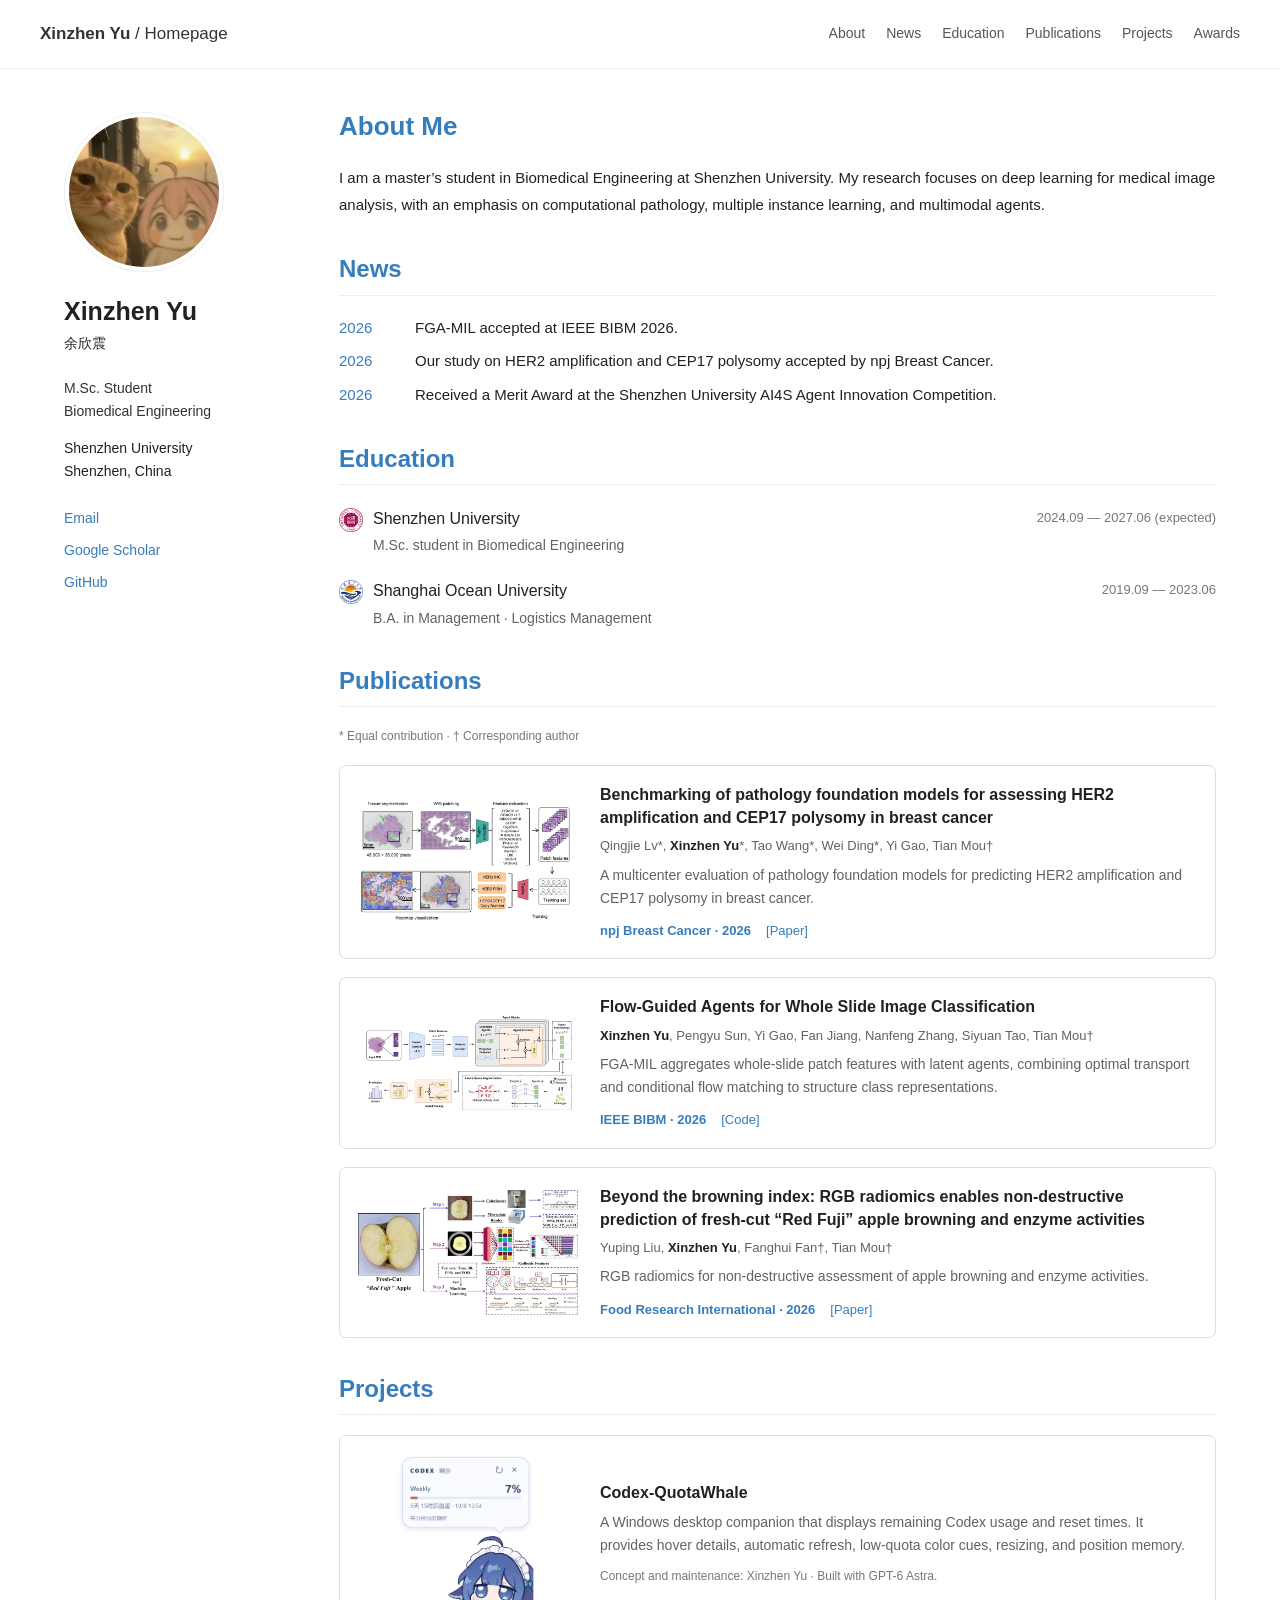
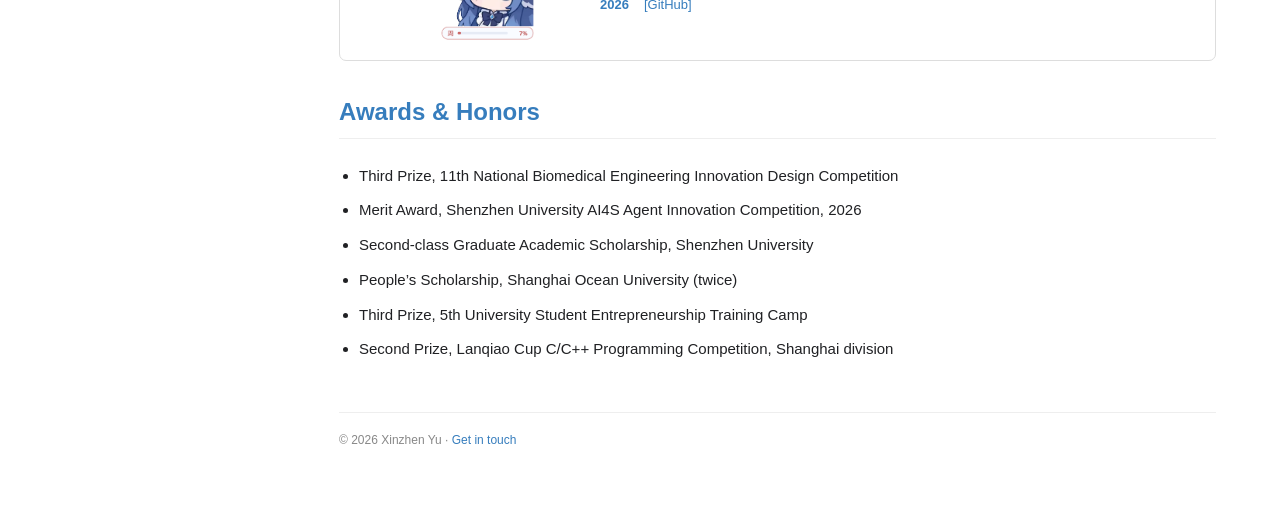
==== commit eaec2cd2: "Simplify project links and labels" ====
--- a/index.html
+++ b/index.html
@@ -1 +1 @@
-<!doctype html><html lang="en"><head><meta charset="utf-8"><meta name="viewport" content="width=device-width,initial-scale=1"><title>Xinzhen Yu | Academic Homepage</title><meta name="description" content="Xinzhen Yu, Biomedical Engineering at Shenzhen University. Computational pathology, multiple instance learning and medical AI."><link rel="canonical" href="https://easonyxz.github.io/"><link rel="icon" href="assets/favicon.png?v=8" type="image/png"><link rel="shortcut icon" href="favicon.ico?v=8"><link rel="stylesheet" href="assets/style.css?v=10"></head><body><a class="skip" href="#main">Skip to content</a><header><a class="brand" href="#about">Xinzhen Yu<span> / Homepage</span></a><nav aria-label="Main navigation"><a href="#about">About</a><a href="#news">News</a><a href="#education">Education</a><a href="#publications">Publications</a><a href="#projects">Projects</a><a href="#awards">Awards</a></nav></header><div class="layout"><aside class="profile"><img class="profile-avatar" src="assets/avatar.jpg" alt="Xinzhen Yu" width="160" height="160"><h1>Xinzhen Yu</h1><p class="chinese">余欣震</p><p class="position">M.Sc. Student<br>Biomedical Engineering</p><p>Shenzhen University<br>Shenzhen, China</p><div class="social"><a href="mailto:2410247047@mails.szu.edu.cn">Email</a><a href="https://scholar.google.com/citations?user=uHkBb8oAAAAJ">Google Scholar</a><a href="https://github.com/Easonyxz">GitHub</a></div></aside><main id="main"><section id="about"><h2>About Me</h2><p class="intro">I am a master’s student in Biomedical Engineering at Shenzhen University. My research focuses on deep learning for medical image analysis, with an emphasis on computational pathology, multiple instance learning, and multimodal agents.</p></section><section id="news"><h2>News</h2><div class="news-row"><time>2026</time><p>FGA-MIL accepted at IEEE BIBM 2026.</p></div><div class="news-row"><time>2026</time><p>Our study on HER2 amplification and CEP17 polysomy accepted by npj Breast Cancer.</p></div><div class="news-row"><time>2026</time><p>Received a Merit Award at the Shenzhen University AI4S Agent Innovation Competition.</p></div></section><section id="education"><h2>Education</h2><article class="education-row"><img class="school-logo" src="assets/szu-logo.png" alt="Shenzhen University logo" width="24" height="24"><div><h3><a href="https://www.szu.edu.cn/">Shenzhen University</a></h3><p>M.Sc. student in Biomedical Engineering</p></div><time>2024.09 — 2027.06 (expected)</time></article><article class="education-row"><img class="school-logo" src="assets/shou-logo.png" alt="Shanghai Ocean University logo" width="24" height="24"><div><h3><a href="https://www.shou.edu.cn/">Shanghai Ocean University</a></h3><p>B.A. in Management · Logistics Management</p></div><time>2019.09 — 2023.06</time></article></section><section id="publications"><h2>Publications</h2><p class="small">* Equal contribution · † Corresponding author</p><article class="publication with-image"><a class="figure-link" href="assets/publications/her2-large.webp" data-lightbox aria-haspopup="dialog" aria-label="View larger figure: Benchmarking of pathology foundation models for assessing HER2 amplification and CEP17 polysomy in breast cancer"><img class="publication-image" src="assets/publications/her2.webp" alt="Overview of Benchmarking of pathology foundation models for assessing HER2 amplification and CEP17 polysomy in breast cancer" loading="lazy"></a><div><h3>Benchmarking of pathology foundation models for assessing HER2 amplification and CEP17 polysomy in breast cancer</h3><p class="authors">Qingjie Lv*, <strong>Xinzhen Yu</strong>*, Tao Wang*, Wei Ding*, Yi Gao, Tian Mou†</p><p class="pub-summary">A multicenter evaluation of pathology foundation models for predicting HER2 amplification and CEP17 polysomy in breast cancer.</p><div class="pub-bottom"><span class="pub-venue">npj Breast Cancer · 2026</span><div class="paper-links"><a class="text-link" href="https://doi.org/10.1038/s41523-026-01036-6">Paper</a></div></div></div></article><article class="publication with-image"><a class="figure-link" href="assets/publications/fga-mil-large.webp" data-lightbox aria-haspopup="dialog" aria-label="View larger figure: Flow-Guided Agents for Whole Slide Image Classification"><img class="publication-image" src="assets/publications/fga-mil.webp" alt="Overview of Flow-Guided Agents for Whole Slide Image Classification" loading="lazy"></a><div><h3>Flow-Guided Agents for Whole Slide Image Classification</h3><p class="authors"><strong>Xinzhen Yu</strong>, Pengyu Sun, Yi Gao, Fan Jiang, Nanfeng Zhang, Siyuan Tao, Tian Mou†</p><p class="pub-summary">FGA-MIL aggregates whole-slide patch features with latent agents, combining optimal transport and conditional flow matching to structure class representations.</p><div class="pub-bottom"><span class="pub-venue">IEEE BIBM · 2026</span><div class="paper-links"><a class="text-link" href="https://github.com/Easonyxz/FGA-MIL">Code</a></div></div></div></article><article class="publication with-image"><a class="figure-link" href="assets/publications/red-fuji-large.webp" data-lightbox aria-haspopup="dialog" aria-label="View larger figure: Beyond the browning index: RGB radiomics enables non-destructive prediction of fresh-cut “Red Fuji” apple browning and enzyme activities"><img class="publication-image" src="assets/publications/red-fuji.webp" alt="Overview of Beyond the browning index: RGB radiomics enables non-destructive prediction of fresh-cut “Red Fuji” apple browning and enzyme activities" loading="lazy"></a><div><h3>Beyond the browning index: RGB radiomics enables non-destructive prediction of fresh-cut “Red Fuji” apple browning and enzyme activities</h3><p class="authors">Yuping Liu, <strong>Xinzhen Yu</strong>, Fanghui Fan†, Tian Mou†</p><p class="pub-summary">RGB radiomics for non-destructive assessment of apple browning and enzyme activities.</p><div class="pub-bottom"><span class="pub-venue">Food Research International · 2026</span><div class="paper-links"><a class="text-link" href="https://doi.org/10.1016/j.foodres.2026.120776">Paper</a></div></div></div></article></section><section id="projects"><h2>Projects</h2><article class="publication with-image project-card"><a class="figure-link" href="assets/projects/quota-whale.png" data-lightbox aria-haspopup="dialog" aria-label="View project preview: Codex-QuotaWhale"><img class="publication-image" src="assets/projects/quota-whale.png" alt="Codex-QuotaWhale desktop companion preview" loading="lazy"></a><div><h3>Codex-QuotaWhale</h3><p class="pub-summary">A Windows desktop companion that displays remaining Codex usage and reset times. It provides hover details, automatic refresh, low-quota color cues, resizing, and position memory.</p><p class="project-credit">Concept and maintenance: Xinzhen Yu · Built with GPT-6 Astra.</p><div class="pub-bottom"><span class="pub-venue">Open-source software · 2026</span><div class="paper-links"><a class="text-link" href="https://github.com/Easonyxz/Codex-QuotaWhale">Code</a><a class="text-link" href="https://github.com/Easonyxz/Codex-QuotaWhale/releases/latest">Download</a></div></div></div></article></section><section id="awards"><h2>Awards & Honors</h2><ul class="awards"><li>Third Prize, 11th National Biomedical Engineering Innovation Design Competition</li><li>Merit Award, Shenzhen University AI4S Agent Innovation Competition, 2026</li><li>Second-class Graduate Academic Scholarship, Shenzhen University</li><li>People’s Scholarship, Shanghai Ocean University (twice)</li><li>Third Prize, 5th University Student Entrepreneurship Training Camp</li><li>Second Prize, Lanqiao Cup C/C++ Programming Competition, Shanghai division</li></ul></section><footer>© 2026 Xinzhen Yu · <a href="mailto:2410247047@mails.szu.edu.cn">Get in touch</a></footer></main></div><dialog class="lightbox" aria-label="Enlarged publication figure"><button type="button" class="lightbox-close" aria-label="Close enlarged figure">×</button><img class="lightbox-image" alt=""><p class="lightbox-caption"></p></dialog><script src="assets/main.js?v=9"></script></body></html>+<!doctype html><html lang="en"><head><meta charset="utf-8"><meta name="viewport" content="width=device-width,initial-scale=1"><title>Xinzhen Yu | Academic Homepage</title><meta name="description" content="Xinzhen Yu, Biomedical Engineering at Shenzhen University. Computational pathology, multiple instance learning and medical AI."><link rel="canonical" href="https://easonyxz.github.io/"><link rel="icon" href="assets/favicon.png?v=8" type="image/png"><link rel="shortcut icon" href="favicon.ico?v=8"><link rel="stylesheet" href="assets/style.css?v=10"></head><body><a class="skip" href="#main">Skip to content</a><header><a class="brand" href="#about">Xinzhen Yu<span> / Homepage</span></a><nav aria-label="Main navigation"><a href="#about">About</a><a href="#news">News</a><a href="#education">Education</a><a href="#publications">Publications</a><a href="#projects">Projects</a><a href="#awards">Awards</a></nav></header><div class="layout"><aside class="profile"><img class="profile-avatar" src="assets/avatar.jpg" alt="Xinzhen Yu" width="160" height="160"><h1>Xinzhen Yu</h1><p class="chinese">余欣震</p><p class="position">M.Sc. Student<br>Biomedical Engineering</p><p>Shenzhen University<br>Shenzhen, China</p><div class="social"><a href="mailto:2410247047@mails.szu.edu.cn">Email</a><a href="https://scholar.google.com/citations?user=uHkBb8oAAAAJ">Google Scholar</a><a href="https://github.com/Easonyxz">GitHub</a></div></aside><main id="main"><section id="about"><h2>About Me</h2><p class="intro">I am a master’s student in Biomedical Engineering at Shenzhen University. My research focuses on deep learning for medical image analysis, with an emphasis on computational pathology, multiple instance learning, and multimodal agents.</p></section><section id="news"><h2>News</h2><div class="news-row"><time>2026</time><p>FGA-MIL accepted at IEEE BIBM 2026.</p></div><div class="news-row"><time>2026</time><p>Our study on HER2 amplification and CEP17 polysomy accepted by npj Breast Cancer.</p></div><div class="news-row"><time>2026</time><p>Received a Merit Award at the Shenzhen University AI4S Agent Innovation Competition.</p></div></section><section id="education"><h2>Education</h2><article class="education-row"><img class="school-logo" src="assets/szu-logo.png" alt="Shenzhen University logo" width="24" height="24"><div><h3><a href="https://www.szu.edu.cn/">Shenzhen University</a></h3><p>M.Sc. student in Biomedical Engineering</p></div><time>2024.09 — 2027.06 (expected)</time></article><article class="education-row"><img class="school-logo" src="assets/shou-logo.png" alt="Shanghai Ocean University logo" width="24" height="24"><div><h3><a href="https://www.shou.edu.cn/">Shanghai Ocean University</a></h3><p>B.A. in Management · Logistics Management</p></div><time>2019.09 — 2023.06</time></article></section><section id="publications"><h2>Publications</h2><p class="small">* Equal contribution · † Corresponding author</p><article class="publication with-image"><a class="figure-link" href="assets/publications/her2-large.webp" data-lightbox aria-haspopup="dialog" aria-label="View larger figure: Benchmarking of pathology foundation models for assessing HER2 amplification and CEP17 polysomy in breast cancer"><img class="publication-image" src="assets/publications/her2.webp" alt="Overview of Benchmarking of pathology foundation models for assessing HER2 amplification and CEP17 polysomy in breast cancer" loading="lazy"></a><div><h3>Benchmarking of pathology foundation models for assessing HER2 amplification and CEP17 polysomy in breast cancer</h3><p class="authors">Qingjie Lv*, <strong>Xinzhen Yu</strong>*, Tao Wang*, Wei Ding*, Yi Gao, Tian Mou†</p><p class="pub-summary">A multicenter evaluation of pathology foundation models for predicting HER2 amplification and CEP17 polysomy in breast cancer.</p><div class="pub-bottom"><span class="pub-venue">npj Breast Cancer · 2026</span><div class="paper-links"><a class="text-link" href="https://doi.org/10.1038/s41523-026-01036-6">Paper</a></div></div></div></article><article class="publication with-image"><a class="figure-link" href="assets/publications/fga-mil-large.webp" data-lightbox aria-haspopup="dialog" aria-label="View larger figure: Flow-Guided Agents for Whole Slide Image Classification"><img class="publication-image" src="assets/publications/fga-mil.webp" alt="Overview of Flow-Guided Agents for Whole Slide Image Classification" loading="lazy"></a><div><h3>Flow-Guided Agents for Whole Slide Image Classification</h3><p class="authors"><strong>Xinzhen Yu</strong>, Pengyu Sun, Yi Gao, Fan Jiang, Nanfeng Zhang, Siyuan Tao, Tian Mou†</p><p class="pub-summary">FGA-MIL aggregates whole-slide patch features with latent agents, combining optimal transport and conditional flow matching to structure class representations.</p><div class="pub-bottom"><span class="pub-venue">IEEE BIBM · 2026</span><div class="paper-links"><a class="text-link" href="https://github.com/Easonyxz/FGA-MIL">Code</a></div></div></div></article><article class="publication with-image"><a class="figure-link" href="assets/publications/red-fuji-large.webp" data-lightbox aria-haspopup="dialog" aria-label="View larger figure: Beyond the browning index: RGB radiomics enables non-destructive prediction of fresh-cut “Red Fuji” apple browning and enzyme activities"><img class="publication-image" src="assets/publications/red-fuji.webp" alt="Overview of Beyond the browning index: RGB radiomics enables non-destructive prediction of fresh-cut “Red Fuji” apple browning and enzyme activities" loading="lazy"></a><div><h3>Beyond the browning index: RGB radiomics enables non-destructive prediction of fresh-cut “Red Fuji” apple browning and enzyme activities</h3><p class="authors">Yuping Liu, <strong>Xinzhen Yu</strong>, Fanghui Fan†, Tian Mou†</p><p class="pub-summary">RGB radiomics for non-destructive assessment of apple browning and enzyme activities.</p><div class="pub-bottom"><span class="pub-venue">Food Research International · 2026</span><div class="paper-links"><a class="text-link" href="https://doi.org/10.1016/j.foodres.2026.120776">Paper</a></div></div></div></article></section><section id="projects"><h2>Projects</h2><article class="publication with-image project-card"><a class="figure-link" href="assets/projects/quota-whale.png" data-lightbox aria-haspopup="dialog" aria-label="View project preview: Codex-QuotaWhale"><img class="publication-image" src="assets/projects/quota-whale.png" alt="Codex-QuotaWhale desktop companion preview" loading="lazy"></a><div><h3>Codex-QuotaWhale</h3><p class="pub-summary">A Windows desktop companion that displays remaining Codex usage and reset times. It provides hover details, automatic refresh, low-quota color cues, resizing, and position memory.</p><p class="project-credit">Concept and maintenance: Xinzhen Yu · Built with GPT-6 Astra.</p><div class="pub-bottom"><span class="pub-venue">2026</span><div class="paper-links"><a class="text-link" href="https://github.com/Easonyxz/Codex-QuotaWhale">GitHub</a></div></div></div></article></section><section id="awards"><h2>Awards & Honors</h2><ul class="awards"><li>Third Prize, 11th National Biomedical Engineering Innovation Design Competition</li><li>Merit Award, Shenzhen University AI4S Agent Innovation Competition, 2026</li><li>Second-class Graduate Academic Scholarship, Shenzhen University</li><li>People’s Scholarship, Shanghai Ocean University (twice)</li><li>Third Prize, 5th University Student Entrepreneurship Training Camp</li><li>Second Prize, Lanqiao Cup C/C++ Programming Competition, Shanghai division</li></ul></section><footer>© 2026 Xinzhen Yu · <a href="mailto:2410247047@mails.szu.edu.cn">Get in touch</a></footer></main></div><dialog class="lightbox" aria-label="Enlarged publication figure"><button type="button" class="lightbox-close" aria-label="Close enlarged figure">×</button><img class="lightbox-image" alt=""><p class="lightbox-caption"></p></dialog><script src="assets/main.js?v=9"></script></body></html>
